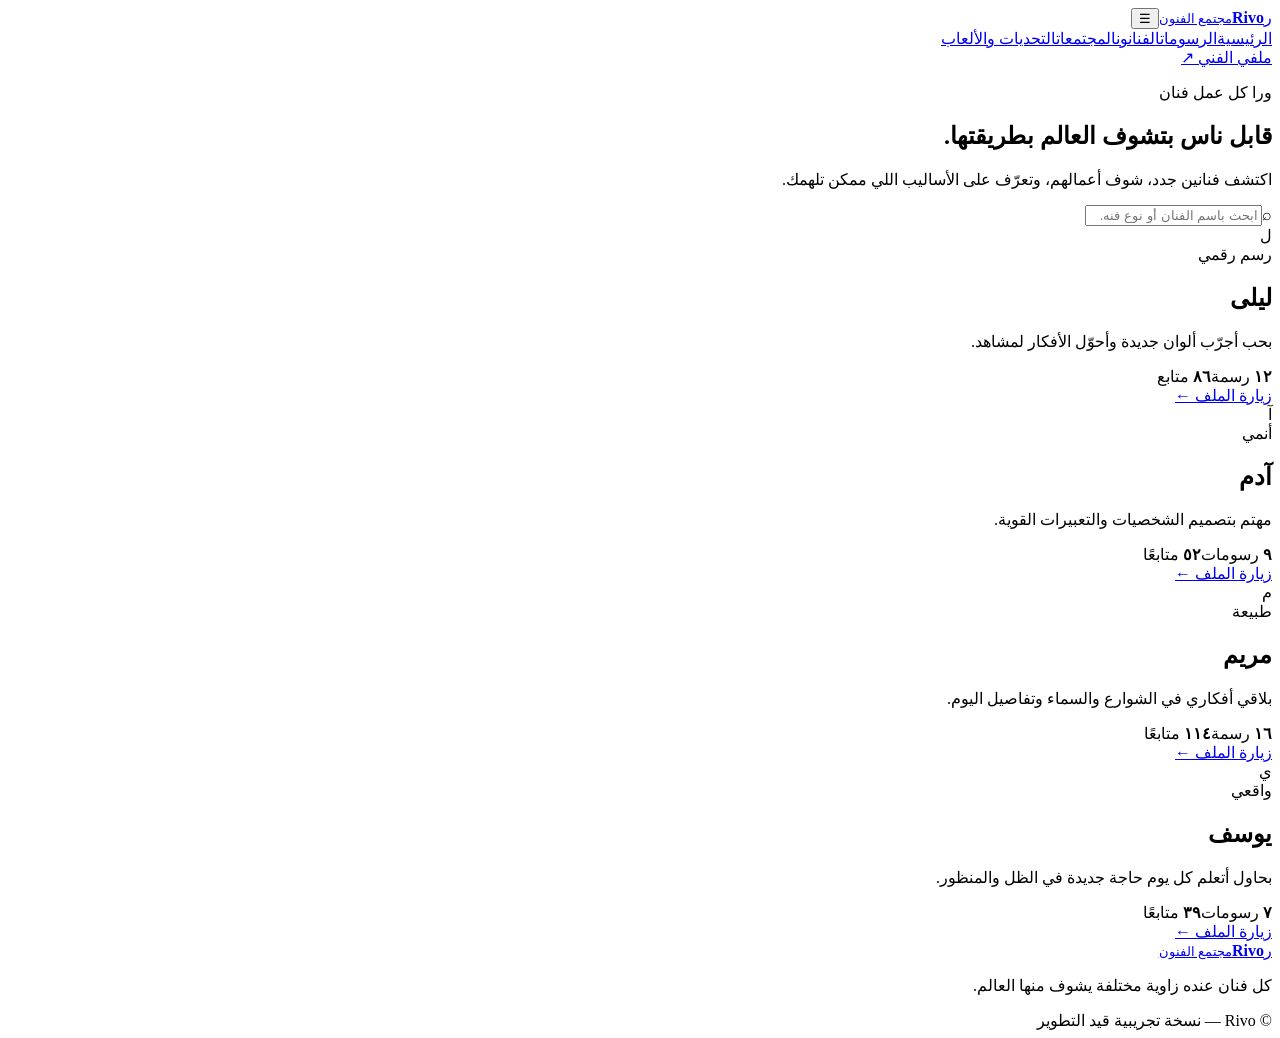
==== artists.html @ e093f685 "Add files via upload" ====
<!doctype html>
<html lang="ar" dir="rtl"><head><meta charset="utf-8"><meta name="viewport" content="width=device-width, initial-scale=1"><title>الفنانون | Rivo</title><link rel="stylesheet" href="css/style.css"><script src="js/main.js" defer></script></head><body>
<header class="site-header"><a class="brand" href="index.html"><span class="brand-mark">ر</span><span><strong>Rivo</strong><small>مجتمع الفنون</small></span></a><button class="menu-toggle" aria-label="فتح القائمة" aria-expanded="false">☰</button><nav class="main-nav"><a href="index.html">الرئيسية</a><a href="drawings.html">الرسومات</a><a class="active" href="artists.html">الفنانون</a><a href="communities.html">المجتمعات</a><a href="challenges.html">التحديات والألعاب</a></nav><a class="profile-link" href="profile.html">ملفي الفني <span>↗</span></a></header>
<main class="wrap page-main"><section class="page-hero"><p class="eyebrow">ورا كل عمل فنان</p><h1>قابل ناس بتشوف العالم بطريقتها.</h1><p>اكتشف فنانين جدد، شوف أعمالهم، وتعرّف على الأساليب اللي ممكن تلهمك.</p></section>
<label class="search-box full-search"><span>⌕</span><input id="artist-search" type="search" placeholder="ابحث باسم الفنان أو نوع فنه..." aria-label="البحث عن فنان"></label>
<section class="artist-grid" id="artist-grid">
<article class="artist-card" data-name="ليلى" data-style="رسم رقمي"><div class="avatar avatar-lilac">ل</div><span class="tag">رسم رقمي</span><h2>ليلى</h2><p>بحب أجرّب ألوان جديدة وأحوّل الأفكار لمشاهد.</p><div class="mini-stats"><span><strong>١٢</strong> رسمة</span><span><strong>٨٦</strong> متابع</span></div><a class="text-link" href="profile.html">زيارة الملف <span>←</span></a></article>
<article class="artist-card" data-name="آدم" data-style="أنمي"><div class="avatar avatar-orange">آ</div><span class="tag">أنمي</span><h2>آدم</h2><p>مهتم بتصميم الشخصيات والتعبيرات القوية.</p><div class="mini-stats"><span><strong>٩</strong> رسومات</span><span><strong>٥٢</strong> متابعًا</span></div><a class="text-link" href="profile.html">زيارة الملف <span>←</span></a></article>
<article class="artist-card" data-name="مريم" data-style="طبيعة"><div class="avatar avatar-green">م</div><span class="tag">طبيعة</span><h2>مريم</h2><p>بلاقي أفكاري في الشوارع والسماء وتفاصيل اليوم.</p><div class="mini-stats"><span><strong>١٦</strong> رسمة</span><span><strong>١١٤</strong> متابعًا</span></div><a class="text-link" href="profile.html">زيارة الملف <span>←</span></a></article>
<article class="artist-card" data-name="يوسف" data-style="واقعي"><div class="avatar avatar-blue">ي</div><span class="tag">واقعي</span><h2>يوسف</h2><p>بحاول أتعلم كل يوم حاجة جديدة في الظل والمنظور.</p><div class="mini-stats"><span><strong>٧</strong> رسومات</span><span><strong>٣٩</strong> متابعًا</span></div><a class="text-link" href="profile.html">زيارة الملف <span>←</span></a></article>
</section><p class="empty-state" id="artist-empty" hidden>مفيش فنان بالاسم ده في النتائج التجريبية.</p></main>
<footer class="site-footer"><div class="wrap footer-inner"><a class="brand" href="index.html"><span class="brand-mark">ر</span><span><strong>Rivo</strong><small>مجتمع الفنون</small></span></a><p>كل فنان عنده زاوية مختلفة يشوف منها العالم.</p><span>© Rivo — نسخة تجريبية قيد التطوير</span></div></footer></body></html>
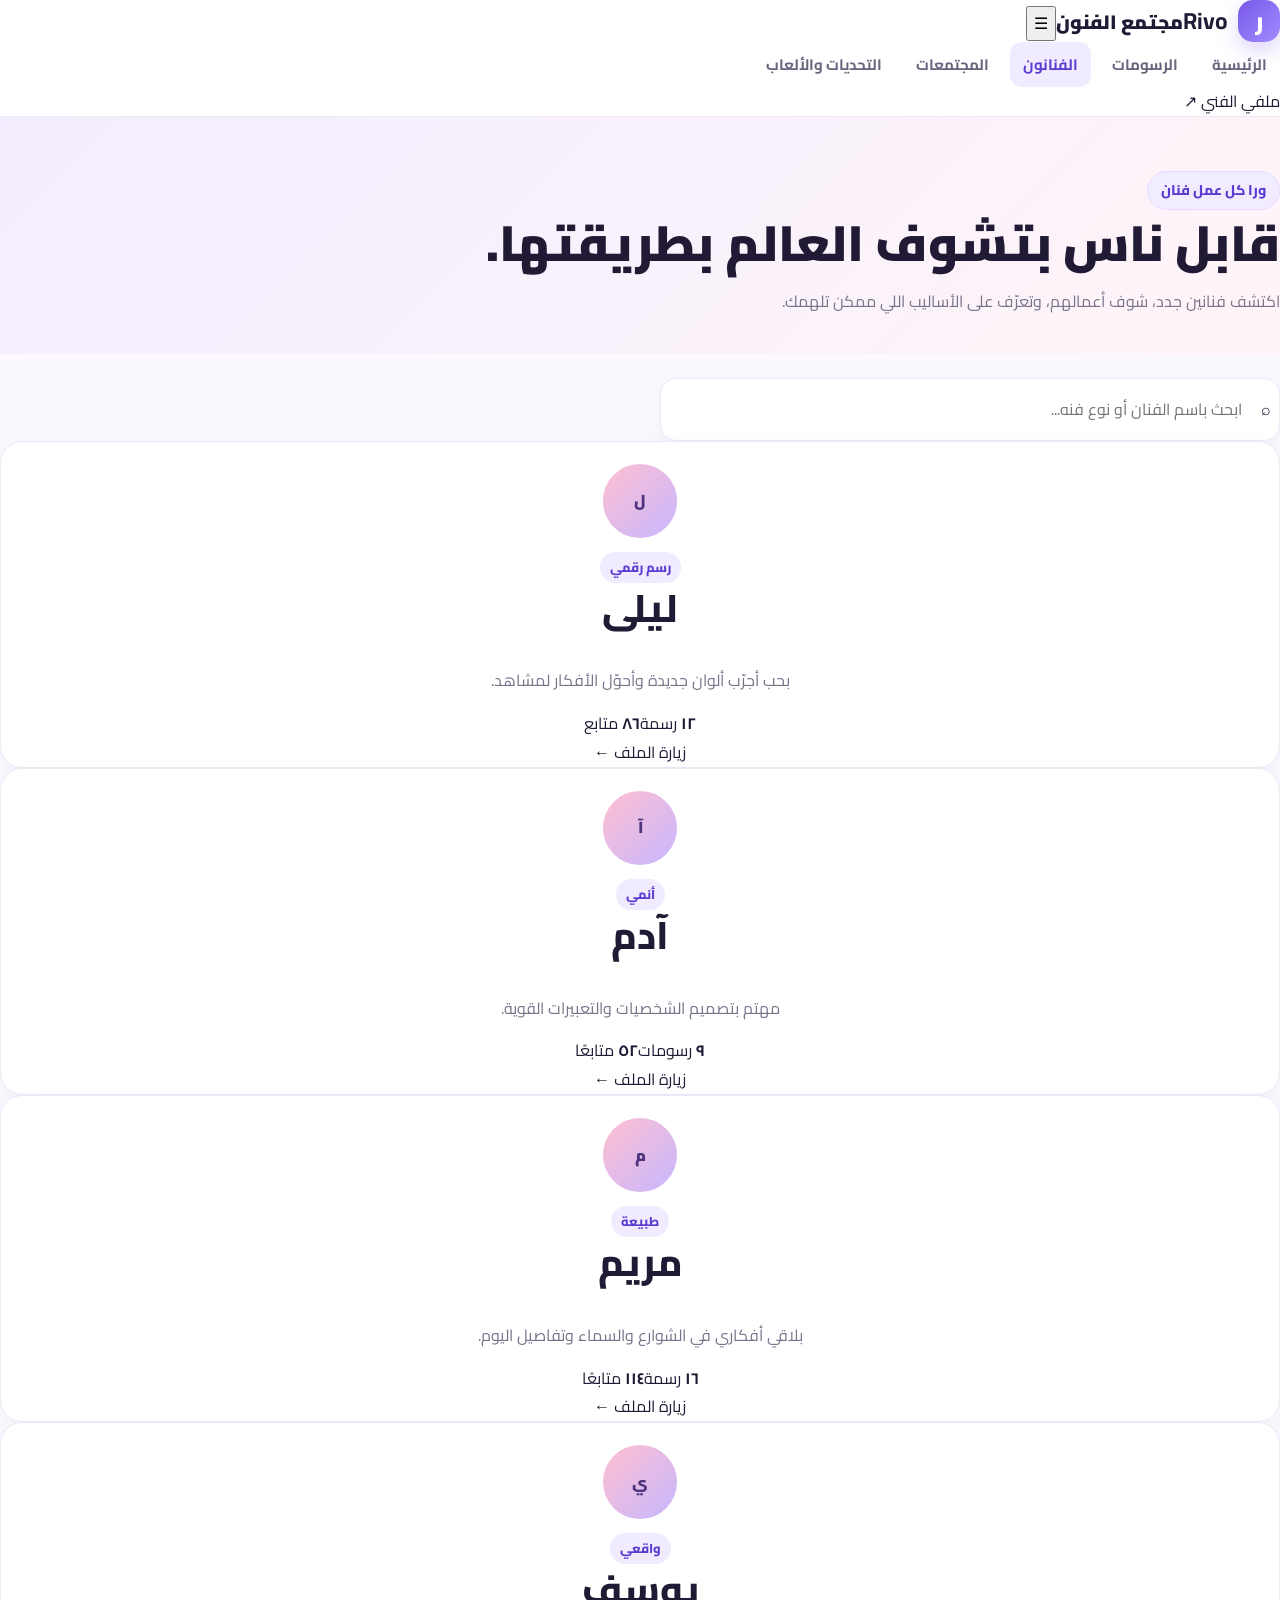
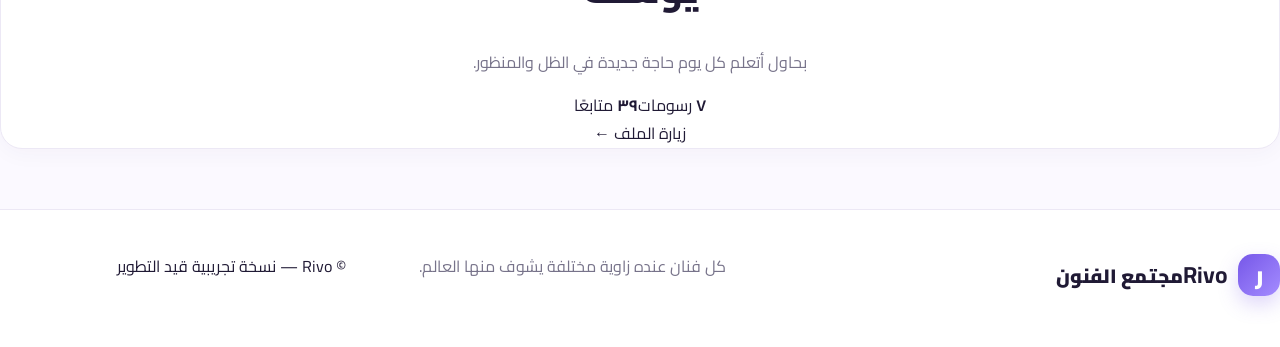
==== commit a8ffb9d7: "Update artists.html" ====
--- a/artists.html
+++ b/artists.html
@@ -1,5 +1,5 @@
 <!doctype html>
-<html lang="ar" dir="rtl"><head><meta charset="utf-8"><meta name="viewport" content="width=device-width, initial-scale=1"><title>الفنانون | Rivo</title><link rel="stylesheet" href="css/style.css"><script src="js/main.js" defer></script></head><body>
+<html lang="ar" dir="rtl"><head><meta charset="utf-8"><meta name="viewport" content="width=device-width, initial-scale=1"><title>الفنانون</title><link rel="stylesheet" href="css/rivo-style.css"><script src="js/main.js" defer></script></head><body>
 <header class="site-header"><a class="brand" href="index.html"><span class="brand-mark">ر</span><span><strong>Rivo</strong><small>مجتمع الفنون</small></span></a><button class="menu-toggle" aria-label="فتح القائمة" aria-expanded="false">☰</button><nav class="main-nav"><a href="index.html">الرئيسية</a><a href="drawings.html">الرسومات</a><a class="active" href="artists.html">الفنانون</a><a href="communities.html">المجتمعات</a><a href="challenges.html">التحديات والألعاب</a></nav><a class="profile-link" href="profile.html">ملفي الفني <span>↗</span></a></header>
 <main class="wrap page-main"><section class="page-hero"><p class="eyebrow">ورا كل عمل فنان</p><h1>قابل ناس بتشوف العالم بطريقتها.</h1><p>اكتشف فنانين جدد، شوف أعمالهم، وتعرّف على الأساليب اللي ممكن تلهمك.</p></section>
 <label class="search-box full-search"><span>⌕</span><input id="artist-search" type="search" placeholder="ابحث باسم الفنان أو نوع فنه..." aria-label="البحث عن فنان"></label>
@@ -9,4 +9,4 @@
 <article class="artist-card" data-name="مريم" data-style="طبيعة"><div class="avatar avatar-green">م</div><span class="tag">طبيعة</span><h2>مريم</h2><p>بلاقي أفكاري في الشوارع والسماء وتفاصيل اليوم.</p><div class="mini-stats"><span><strong>١٦</strong> رسمة</span><span><strong>١١٤</strong> متابعًا</span></div><a class="text-link" href="profile.html">زيارة الملف <span>←</span></a></article>
 <article class="artist-card" data-name="يوسف" data-style="واقعي"><div class="avatar avatar-blue">ي</div><span class="tag">واقعي</span><h2>يوسف</h2><p>بحاول أتعلم كل يوم حاجة جديدة في الظل والمنظور.</p><div class="mini-stats"><span><strong>٧</strong> رسومات</span><span><strong>٣٩</strong> متابعًا</span></div><a class="text-link" href="profile.html">زيارة الملف <span>←</span></a></article>
 </section><p class="empty-state" id="artist-empty" hidden>مفيش فنان بالاسم ده في النتائج التجريبية.</p></main>
-<footer class="site-footer"><div class="wrap footer-inner"><a class="brand" href="index.html"><span class="brand-mark">ر</span><span><strong>Rivo</strong><small>مجتمع الفنون</small></span></a><p>كل فنان عنده زاوية مختلفة يشوف منها العالم.</p><span>© Rivo — نسخة تجريبية قيد التطوير</span></div></footer></body></html>+<footer class="site-footer"><div class="wrap footer-inner"><a class="brand" href="index.html"><span class="brand-mark">ر</span><span><strong>Rivo</strong><small>مجتمع الفنون</small></span></a><p>كل فنان عنده زاوية مختلفة يشوف منها العالم.</p><span>© Rivo — نسخة تجريبية قيد التطوير</span></div></footer></body></html>
--- a/css/rivo-style.css
+++ b/css/rivo-style.css
@@ -0,0 +1,1227 @@
+@import url('https://fonts.googleapis.com/css2?family=Cairo:wght@400;500;600;700;800;900&display=swap');
+
+/* ريفو - مجتمع الفنون
+   ملف التنسيقات الرئيسي للموقع
+*/
+
+:root {
+  --ink: #201a35;
+  --muted: #77738a;
+  --paper: #fbf9ff;
+  --surface: #ffffff;
+  --primary: #7657e8;
+  --primary-dark: #5d3bd0;
+  --secondary: #ff7a9e;
+  --accent: #ffc857;
+  --mint: #c9f4e7;
+  --line: #ece8f5;
+  --shadow: 0 14px 40px rgba(46, 31, 92, 0.09);
+  --radius: 22px;
+  --radius-small: 14px;
+  --content-width: 1180px;
+}
+
+*,
+*::before,
+*::after {
+  box-sizing: border-box;
+}
+
+html {
+  scroll-behavior: smooth;
+  direction: rtl;
+}
+
+body {
+  margin: 0;
+  min-width: 320px;
+  background: var(--paper);
+  color: var(--ink);
+  font-family: "Cairo", Tahoma, Arial, sans-serif;
+  font-size: 16px;
+  line-height: 1.8;
+}
+
+img {
+  display: block;
+  max-width: 100%;
+}
+
+button,
+input,
+textarea,
+select {
+  font: inherit;
+}
+
+button,
+a {
+  -webkit-tap-highlight-color: transparent;
+}
+
+a {
+  color: inherit;
+  text-decoration: none;
+}
+
+button {
+  cursor: pointer;
+}
+
+button:disabled {
+  cursor: not-allowed;
+  opacity: 0.6;
+}
+
+::selection {
+  color: #fff;
+  background: var(--primary);
+}
+
+.container,
+.wrapper,
+.page-container {
+  width: min(var(--content-width), calc(100% - 40px));
+  margin-inline: auto;
+}
+
+section {
+  scroll-margin-top: 100px;
+}
+
+h1,
+h2,
+h3,
+h4,
+p {
+  margin-top: 0;
+}
+
+h1,
+h2,
+h3,
+h4 {
+  line-height: 1.35;
+}
+
+h1 {
+  font-size: clamp(2rem, 5vw, 4rem);
+  font-weight: 900;
+}
+
+h2 {
+  font-size: clamp(1.5rem, 3vw, 2.4rem);
+  font-weight: 800;
+}
+
+h3 {
+  font-size: 1.2rem;
+  font-weight: 800;
+}
+
+p {
+  color: var(--muted);
+}
+
+.section {
+  padding-block: 72px;
+}
+
+.section-heading {
+  display: flex;
+  align-items: end;
+  justify-content: space-between;
+  gap: 20px;
+  margin-bottom: 28px;
+}
+
+.section-heading p {
+  max-width: 620px;
+  margin-bottom: 0;
+}
+
+.eyebrow,
+.section-label {
+  display: inline-flex;
+  align-items: center;
+  gap: 8px;
+  margin-bottom: 14px;
+  padding: 6px 13px;
+  border: 1px solid #e5dcff;
+  border-radius: 999px;
+  background: #f1ecff;
+  color: var(--primary-dark);
+  font-size: 0.88rem;
+  font-weight: 800;
+}
+
+/* رأس الموقع والتنقل */
+.site-header,
+header.site-header,
+.main-header {
+  position: sticky;
+  z-index: 50;
+  top: 0;
+  border-bottom: 1px solid rgba(236, 232, 245, 0.9);
+  background: rgba(255, 255, 255, 0.92);
+  backdrop-filter: blur(16px);
+}
+
+.header-inner,
+.nav-container,
+.header-content {
+  display: flex;
+  width: min(var(--content-width), calc(100% - 40px));
+  min-height: 78px;
+  align-items: center;
+  justify-content: space-between;
+  gap: 24px;
+  margin-inline: auto;
+}
+
+.logo,
+.site-logo,
+.brand {
+  display: inline-flex;
+  flex-shrink: 0;
+  align-items: center;
+  gap: 10px;
+  color: var(--ink);
+  font-size: 1.45rem;
+  font-weight: 900;
+}
+
+.logo-mark,
+.brand-mark {
+  display: grid;
+  width: 42px;
+  height: 42px;
+  place-items: center;
+  border-radius: 15px;
+  background: linear-gradient(135deg, var(--primary), #a48cff);
+  box-shadow: 0 8px 20px rgba(118, 87, 232, 0.25);
+  color: white;
+}
+
+.nav-links,
+.main-nav,
+.navigation {
+  display: flex;
+  align-items: center;
+  gap: 8px;
+}
+
+.nav-links a,
+.main-nav a,
+.navigation a {
+  padding: 9px 13px;
+  border-radius: 12px;
+  color: #68637c;
+  font-size: 0.94rem;
+  font-weight: 700;
+  transition: background 0.2s ease, color 0.2s ease;
+}
+
+.nav-links a:hover,
+.main-nav a:hover,
+.navigation a:hover,
+.nav-links a.active,
+.main-nav a.active,
+.navigation a.active {
+  background: #f0ebff;
+  color: var(--primary-dark);
+}
+
+.header-actions,
+.nav-actions {
+  display: flex;
+  align-items: center;
+  gap: 10px;
+}
+
+/* الأزرار */
+.btn,
+.button,
+button.primary,
+.primary-btn {
+  display: inline-flex;
+  min-height: 46px;
+  align-items: center;
+  justify-content: center;
+  gap: 8px;
+  padding: 10px 20px;
+  border: 1px solid transparent;
+  border-radius: 14px;
+  background: var(--primary);
+  color: #fff;
+  font-weight: 800;
+  transition: transform 0.2s ease, background 0.2s ease, box-shadow 0.2s ease;
+}
+
+.btn:hover,
+.button:hover,
+button.primary:hover,
+.primary-btn:hover {
+  transform: translateY(-2px);
+  background: var(--primary-dark);
+  box-shadow: 0 10px 24px rgba(118, 87, 232, 0.2);
+}
+
+.btn-secondary,
+.button-secondary,
+.secondary-btn {
+  border: 1px solid var(--line);
+  background: #fff;
+  color: var(--ink);
+}
+
+.btn-secondary:hover,
+.button-secondary:hover,
+.secondary-btn:hover {
+  background: #f7f4ff;
+  color: var(--primary-dark);
+}
+
+.btn-small {
+  min-height: 36px;
+  padding: 6px 13px;
+  border-radius: 11px;
+  font-size: 0.88rem;
+}
+
+.icon-button,
+.notification-button {
+  display: grid;
+  width: 44px;
+  height: 44px;
+  flex-shrink: 0;
+  place-items: center;
+  border: 1px solid var(--line);
+  border-radius: 14px;
+  background: #fff;
+  color: var(--ink);
+}
+
+.icon-button:hover,
+.notification-button:hover {
+  border-color: #d8ccff;
+  background: #f5f1ff;
+}
+
+.avatar,
+.user-avatar {
+  display: grid;
+  width: 42px;
+  height: 42px;
+  flex-shrink: 0;
+  place-items: center;
+  overflow: hidden;
+  border: 2px solid #fff;
+  border-radius: 50%;
+  background: linear-gradient(135deg, #ffbfd0, #c7b7ff);
+  color: #4d347c;
+  font-weight: 900;
+  object-fit: cover;
+}
+
+/* الواجهة الرئيسية */
+.hero,
+.home-hero {
+  position: relative;
+  overflow: hidden;
+  padding-block: clamp(65px, 10vw, 125px);
+  background:
+    radial-gradient(circle at 12% 20%, rgba(255, 196, 213, 0.55), transparent 28%),
+    radial-gradient(circle at 85% 80%, rgba(201, 244, 231, 0.8), transparent 30%),
+    linear-gradient(135deg, #f6f1ff 0%, #fffafd 52%, #f0fffa 100%);
+}
+
+.hero-inner,
+.hero-content {
+  display: grid;
+  grid-template-columns: minmax(0, 1.1fr) minmax(280px, 0.9fr);
+  align-items: center;
+  gap: clamp(30px, 6vw, 80px);
+}
+
+.hero h1,
+.home-hero h1 {
+  max-width: 720px;
+  margin-bottom: 20px;
+  letter-spacing: -1.4px;
+}
+
+.hero h1 span,
+.home-hero h1 span,
+.text-gradient {
+  background: linear-gradient(90deg, var(--primary-dark), #d34e91);
+  -webkit-background-clip: text;
+  background-clip: text;
+  color: transparent;
+}
+
+.hero p,
+.home-hero p {
+  max-width: 610px;
+  margin-bottom: 28px;
+  font-size: 1.08rem;
+}
+
+.hero-buttons,
+.hero-actions {
+  display: flex;
+  flex-wrap: wrap;
+  gap: 12px;
+}
+
+.hero-art,
+.hero-visual,
+.hero-image-wrap {
+  position: relative;
+  min-height: 330px;
+  display: grid;
+  place-items: center;
+}
+
+.hero-art img,
+.hero-visual img,
+.hero-image-wrap img {
+  width: 100%;
+  max-height: 470px;
+  border-radius: 30px;
+  object-fit: cover;
+  box-shadow: var(--shadow);
+}
+
+.hero-floating-card {
+  position: absolute;
+  right: -12px;
+  bottom: 20px;
+  max-width: 220px;
+  padding: 15px 18px;
+  border: 1px solid rgba(255, 255, 255, 0.8);
+  border-radius: 18px;
+  background: rgba(255, 255, 255, 0.92);
+  box-shadow: var(--shadow);
+  font-weight: 800;
+}
+
+.hero-stats,
+.stats-row,
+.stats-grid {
+  display: grid;
+  grid-template-columns: repeat(3, minmax(0, 1fr));
+  gap: 14px;
+  margin-top: 35px;
+}
+
+.stat-item,
+.stat-card {
+  padding: 17px;
+  border: 1px solid rgba(236, 232, 245, 0.85);
+  border-radius: 17px;
+  background: rgba(255, 255, 255, 0.75);
+}
+
+.stat-item strong,
+.stat-card strong {
+  display: block;
+  color: var(--ink);
+  font-size: 1.5rem;
+  font-weight: 900;
+}
+
+.stat-item span,
+.stat-card span {
+  color: var(--muted);
+  font-size: 0.88rem;
+}
+
+/* البطاقات والشبكات */
+.card,
+.content-card,
+.artist-card,
+.community-card,
+.challenge-card,
+.art-card,
+.feature-card {
+  min-width: 0;
+  overflow: hidden;
+  border: 1px solid var(--line);
+  border-radius: var(--radius);
+  background: var(--surface);
+  box-shadow: 0 5px 22px rgba(46, 31, 92, 0.035);
+  transition: transform 0.22s ease, box-shadow 0.22s ease, border-color 0.22s ease;
+}
+
+.card:hover,
+.content-card:hover,
+.artist-card:hover,
+.community-card:hover,
+.challenge-card:hover,
+.art-card:hover,
+.feature-card:hover {
+  transform: translateY(-4px);
+  border-color: #ded3ff;
+  box-shadow: var(--shadow);
+}
+
+.card-body,
+.content-card-body,
+.artist-card-body,
+.community-card-body,
+.challenge-card-body {
+  padding: 20px;
+}
+
+.card-image,
+.art-card img,
+.artist-card img,
+.community-card img,
+.challenge-card img {
+  width: 100%;
+  aspect-ratio: 4 / 3;
+  background: #f0ebff;
+  object-fit: cover;
+}
+
+.card-grid,
+.art-grid,
+.drawings-grid,
+.artists-grid,
+.communities-grid,
+.challenges-grid,
+.features-grid {
+  display: grid;
+  grid-template-columns: repeat(3, minmax(0, 1fr));
+  gap: 22px;
+}
+
+.card h3,
+.card p,
+.artist-card h3,
+.community-card h3,
+.challenge-card h3,
+.art-card h3 {
+  margin-bottom: 8px;
+}
+
+.card p,
+.artist-card p,
+.community-card p,
+.challenge-card p,
+.art-card p {
+  margin-bottom: 14px;
+}
+
+/* عناوين الصفحات والبحث */
+.page-hero,
+.page-header {
+  padding-block: 54px 38px;
+  background: linear-gradient(135deg, #f3edff, #fff5f8);
+}
+
+.page-hero h1,
+.page-header h1 {
+  margin-bottom: 10px;
+  font-size: clamp(2rem, 4vw, 3.1rem);
+}
+
+.page-hero p,
+.page-header p {
+  max-width: 700px;
+  margin-bottom: 0;
+}
+
+.search-bar,
+.search-box {
+  display: flex;
+  align-items: center;
+  gap: 10px;
+  width: 100%;
+  max-width: 620px;
+  margin-top: 24px;
+  padding: 7px 8px 7px 14px;
+  border: 1px solid var(--line);
+  border-radius: 16px;
+  background: #fff;
+  box-shadow: 0 5px 20px rgba(46, 31, 92, 0.04);
+}
+
+.search-bar input,
+.search-box input {
+  width: 100%;
+  min-width: 0;
+  padding: 9px;
+  border: 0;
+  outline: 0;
+  background: transparent;
+  color: var(--ink);
+}
+
+input,
+textarea,
+select {
+  max-width: 100%;
+}
+
+input:not([type="checkbox"]):not([type="radio"]),
+textarea,
+select {
+  border-radius: 12px;
+}
+
+input:focus,
+textarea:focus,
+select:focus {
+  outline: 2px solid rgba(118, 87, 232, 0.24);
+  outline-offset: 1px;
+}
+
+.filters,
+.filter-list,
+.category-tabs {
+  display: flex;
+  flex-wrap: wrap;
+  gap: 10px;
+  margin-block: 22px 28px;
+}
+
+.filter-chip,
+.category-tab,
+.filter-button {
+  padding: 8px 15px;
+  border: 1px solid var(--line);
+  border-radius: 999px;
+  background: #fff;
+  color: #68637c;
+  font-size: 0.9rem;
+  font-weight: 700;
+}
+
+.filter-chip:hover,
+.category-tab:hover,
+.filter-button:hover,
+.filter-chip.active,
+.category-tab.active,
+.filter-button.active {
+  border-color: var(--primary);
+  background: #f1ecff;
+  color: var(--primary-dark);
+}
+
+/* الأعمال الفنية */
+.art-card {
+  position: relative;
+}
+
+.art-card .art-image,
+.artwork-image {
+  position: relative;
+  overflow: hidden;
+  background: #f1edfa;
+}
+
+.art-card .art-image img,
+.artwork-image img {
+  width: 100%;
+  aspect-ratio: 4 / 3;
+  object-fit: cover;
+  transition: transform 0.35s ease;
+}
+
+.art-card:hover .art-image img {
+  transform: scale(1.04);
+}
+
+.art-meta,
+.card-meta,
+.artist-meta {
+  display: flex;
+  flex-wrap: wrap;
+  align-items: center;
+  justify-content: space-between;
+  gap: 10px;
+  color: var(--muted);
+  font-size: 0.88rem;
+}
+
+.art-actions,
+.card-actions {
+  display: flex;
+  align-items: center;
+  gap: 10px;
+  margin-top: 14px;
+}
+
+.like-button,
+.save-button {
+  display: inline-flex;
+  align-items: center;
+  gap: 6px;
+  padding: 7px 11px;
+  border: 1px solid var(--line);
+  border-radius: 11px;
+  background: #fff;
+  color: var(--muted);
+}
+
+.like-button:hover,
+.like-button.active,
+.save-button:hover,
+.save-button.active {
+  border-color: #ffc3d4;
+  background: #fff1f5;
+  color: #d94377;
+}
+
+/* الفنانون والملفات الشخصية */
+.artist-card {
+  text-align: center;
+}
+
+.artist-card .avatar,
+.artist-card .user-avatar {
+  width: 78px;
+  height: 78px;
+  margin: 20px auto 12px;
+}
+
+.artist-card .artist-cover {
+  width: 100%;
+  height: 110px;
+  border-radius: 0;
+  object-fit: cover;
+}
+
+.artist-card .card-body {
+  padding-top: 8px;
+}
+
+.profile-cover {
+  min-height: 210px;
+  border-radius: var(--radius);
+  background:
+    radial-gradient(circle at 15% 25%, rgba(255, 196, 213, 0.85), transparent 30%),
+    radial-gradient(circle at 80% 80%, rgba(201, 244, 231, 0.95), transparent 32%),
+    linear-gradient(120deg, #e8deff, #fff0f5);
+}
+
+.profile-header {
+  position: relative;
+  display: flex;
+  align-items: end;
+  gap: 22px;
+  margin-top: -54px;
+  padding: 0 28px 25px;
+}
+
+.profile-header .avatar,
+.profile-header .user-avatar {
+  width: 112px;
+  height: 112px;
+  border: 5px solid var(--paper);
+  font-size: 2rem;
+}
+
+.profile-info {
+  flex: 1;
+  min-width: 0;
+}
+
+.profile-info h1 {
+  margin-bottom: 4px;
+  font-size: 1.8rem;
+}
+
+.profile-actions {
+  display: flex;
+  flex-wrap: wrap;
+  gap: 10px;
+}
+
+.profile-stats {
+  display: grid;
+  grid-template-columns: repeat(4, minmax(0, 1fr));
+  gap: 14px;
+  margin-block: 24px;
+}
+
+.profile-tabs,
+.tabs {
+  display: flex;
+  flex-wrap: wrap;
+  gap: 8px;
+  margin-block: 25px;
+  border-bottom: 1px solid var(--line);
+}
+
+.profile-tabs a,
+.tabs button,
+.tabs a {
+  padding: 12px 16px;
+  border: 0;
+  border-bottom: 3px solid transparent;
+  background: transparent;
+  color: var(--muted);
+  font-weight: 800;
+}
+
+.profile-tabs a.active,
+.tabs .active,
+.tabs button.active {
+  border-bottom-color: var(--primary);
+  color: var(--primary-dark);
+}
+
+/* المجتمعات والتحديات */
+.community-card .community-cover {
+  width: 100%;
+  aspect-ratio: 16 / 9;
+  object-fit: cover;
+}
+
+.community-members {
+  display: flex;
+  align-items: center;
+  gap: 8px;
+  margin-block: 12px;
+  color: var(--muted);
+  font-size: 0.9rem;
+}
+
+.challenge-card .challenge-status,
+.status-pill {
+  display: inline-flex;
+  align-items: center;
+  padding: 5px 10px;
+  border-radius: 999px;
+  background: #e7fbf2;
+  color: #24795b;
+  font-size: 0.8rem;
+  font-weight: 800;
+}
+
+.challenge-status.upcoming {
+  background: #fff3d6;
+  color: #8a5a00;
+}
+
+.challenge-status.ended {
+  background: #f0edf5;
+  color: #6e687c;
+}
+
+.challenge-details {
+  display: grid;
+  grid-template-columns: repeat(2, minmax(0, 1fr));
+  gap: 12px;
+  margin-block: 16px;
+}
+
+.challenge-detail {
+  padding: 12px;
+  border-radius: 13px;
+  background: #f8f6fc;
+}
+
+.challenge-detail span {
+  display: block;
+  color: var(--muted);
+  font-size: 0.82rem;
+}
+
+.challenge-detail strong {
+  display: block;
+  margin-top: 3px;
+}
+
+/* النماذج والإعدادات */
+.form-card,
+.settings-card,
+.panel {
+  padding: clamp(20px, 4vw, 32px);
+  border: 1px solid var(--line);
+  border-radius: var(--radius);
+  background: #fff;
+  box-shadow: 0 6px 24px rgba(46, 31, 92, 0.04);
+}
+
+.form-group,
+.field-group {
+  display: flex;
+  flex-direction: column;
+  gap: 7px;
+  margin-bottom: 18px;
+}
+
+.form-group label,
+.field-group label {
+  color: var(--ink);
+  font-weight: 800;
+}
+
+.form-group input,
+.form-group textarea,
+.form-group select,
+.field-group input,
+.field-group textarea,
+.field-group select {
+  width: 100%;
+  padding: 12px 14px;
+  border: 1px solid #e5e0ef;
+  background: #fff;
+  color: var(--ink);
+}
+
+.form-group textarea,
+.field-group textarea {
+  min-height: 130px;
+  resize: vertical;
+}
+
+.settings-row {
+  display: flex;
+  align-items: center;
+  justify-content: space-between;
+  gap: 18px;
+  padding-block: 17px;
+  border-bottom: 1px solid var(--line);
+}
+
+.settings-row:last-child {
+  border-bottom: 0;
+}
+
+.settings-row p {
+  margin-bottom: 0;
+  font-size: 0.9rem;
+}
+
+/* الإشعارات */
+.notifications-list {
+  display: grid;
+  gap: 12px;
+}
+
+.notification-item {
+  display: flex;
+  align-items: flex-start;
+  gap: 14px;
+  padding: 17px;
+  border: 1px solid var(--line);
+  border-radius: 17px;
+  background: #fff;
+}
+
+.notification-item.unread {
+  border-color: #ded3ff;
+  background: #f8f5ff;
+}
+
+.notification-item p {
+  margin-bottom: 4px;
+}
+
+.notification-time {
+  color: #9892a8;
+  font-size: 0.8rem;
+}
+
+/* مساحة الرسم */
+.drawing-studio,
+.studio-panel {
+  overflow: hidden;
+  border: 1px solid var(--line);
+  border-radius: var(--radius);
+  background: #fff;
+}
+
+.studio-toolbar,
+.drawing-toolbar {
+  display: flex;
+  flex-wrap: wrap;
+  align-items: center;
+  gap: 9px;
+  padding: 14px;
+  border-bottom: 1px solid var(--line);
+  background: #fcfbff;
+}
+
+.studio-canvas,
+.drawing-canvas {
+  display: block;
+  width: 100%;
+  min-height: 360px;
+  background-color: #fff;
+  background-image: linear-gradient(#f0edf7 1px, transparent 1px), linear-gradient(90deg, #f0edf7 1px, transparent 1px);
+  background-size: 24px 24px;
+  touch-action: pan-y;
+}
+
+.studio-sidebar {
+  padding: 18px;
+  border-inline-start: 1px solid var(--line);
+  background: #fcfbff;
+}
+
+/* رسائل وحالات عامة */
+.badge,
+.tag {
+  display: inline-flex;
+  align-items: center;
+  padding: 4px 10px;
+  border-radius: 999px;
+  background: #f0ebff;
+  color: var(--primary-dark);
+  font-size: 0.8rem;
+  font-weight: 800;
+}
+
+.empty-state,
+.no-results {
+  padding: 48px 20px;
+  border: 1px dashed #dcd4ec;
+  border-radius: var(--radius);
+  background: rgba(255, 255, 255, 0.7);
+  text-align: center;
+}
+
+.empty-state p,
+.no-results p {
+  max-width: 480px;
+  margin: 8px auto 18px;
+}
+
+.divider {
+  height: 1px;
+  margin-block: 22px;
+  border: 0;
+  background: var(--line);
+}
+
+.text-muted {
+  color: var(--muted);
+}
+
+.text-center {
+  text-align: center;
+}
+
+.mt-0 { margin-top: 0; }
+.mt-1 { margin-top: 8px; }
+.mt-2 { margin-top: 16px; }
+.mt-3 { margin-top: 24px; }
+.mb-0 { margin-bottom: 0; }
+.mb-1 { margin-bottom: 8px; }
+.mb-2 { margin-bottom: 16px; }
+.mb-3 { margin-bottom: 24px; }
+
+/* تذييل الموقع */
+.site-footer,
+footer {
+  margin-top: 60px;
+  padding-block: 42px 22px;
+  border-top: 1px solid var(--line);
+  background: #fff;
+}
+
+.footer-inner {
+  display: grid;
+  grid-template-columns: 1.5fr 1fr 1fr;
+  gap: 35px;
+  padding-bottom: 28px;
+}
+
+.footer-links {
+  display: grid;
+  align-content: start;
+  gap: 9px;
+}
+
+.footer-links a {
+  color: var(--muted);
+}
+
+.footer-links a:hover {
+  color: var(--primary-dark);
+}
+
+.footer-bottom {
+  padding-top: 18px;
+  border-top: 1px solid var(--line);
+  color: var(--muted);
+  font-size: 0.88rem;
+  text-align: center;
+}
+
+/* تجاوب الموقع مع الشاشات المختلفة */
+@media (max-width: 980px) {
+  .header-inner,
+  .nav-container,
+  .header-content {
+    flex-wrap: wrap;
+    padding-block: 12px;
+  }
+
+  .nav-links,
+  .main-nav,
+  .navigation {
+    order: 3;
+    width: 100%;
+    overflow-x: auto;
+    padding-bottom: 3px;
+  }
+
+  .hero-inner,
+  .hero-content {
+    grid-template-columns: 1fr;
+  }
+
+  .hero-art,
+  .hero-visual,
+  .hero-image-wrap {
+    min-height: 250px;
+  }
+
+  .card-grid,
+  .art-grid,
+  .drawings-grid,
+  .artists-grid,
+  .communities-grid,
+  .challenges-grid,
+  .features-grid {
+    grid-template-columns: repeat(2, minmax(0, 1fr));
+  }
+
+  .footer-inner {
+    grid-template-columns: repeat(2, minmax(0, 1fr));
+  }
+}
+
+@media (max-width: 640px) {
+  body {
+    font-size: 15px;
+  }
+
+  .container,
+  .wrapper,
+  .page-container,
+  .header-inner,
+  .nav-container,
+  .header-content {
+    width: min(100% - 28px, var(--content-width));
+  }
+
+  .section {
+    padding-block: 48px;
+  }
+
+  .section-heading {
+    align-items: flex-start;
+    flex-direction: column;
+    gap: 10px;
+  }
+
+  .header-inner,
+  .nav-container,
+  .header-content {
+    gap: 12px;
+  }
+
+  .logo,
+  .site-logo,
+  .brand {
+    font-size: 1.2rem;
+  }
+
+  .nav-links a,
+  .main-nav a,
+  .navigation a {
+    padding: 8px 10px;
+    white-space: nowrap;
+    font-size: 0.86rem;
+  }
+
+  .header-actions,
+  .nav-actions {
+    gap: 6px;
+  }
+
+  .hero,
+  .home-hero {
+    padding-block: 55px;
+  }
+
+  .hero-stats,
+  .stats-row,
+  .stats-grid {
+    grid-template-columns: 1fr;
+  }
+
+  .card-grid,
+  .art-grid,
+  .drawings-grid,
+  .artists-grid,
+  .communities-grid,
+  .challenges-grid,
+  .features-grid {
+    grid-template-columns: 1fr;
+    gap: 16px;
+  }
+
+  .profile-header {
+    align-items: flex-start;
+    flex-direction: column;
+    gap: 12px;
+    padding-inline: 16px;
+  }
+
+  .profile-header .avatar,
+  .profile-header .user-avatar {
+    width: 88px;
+    height: 88px;
+  }
+
+  .profile-stats {
+    grid-template-columns: repeat(2, minmax(0, 1fr));
+  }
+
+  .profile-actions {
+    width: 100%;
+  }
+
+  .profile-actions .btn,
+  .profile-actions .button {
+    flex: 1;
+  }
+
+  .challenge-details {
+    grid-template-columns: 1fr;
+  }
+
+  .footer-inner {
+    grid-template-columns: 1fr;
+    gap: 22px;
+  }
+
+  .settings-row {
+    align-items: flex-start;
+  }
+
+  .hero-floating-card {
+    right: 8px;
+    bottom: 8px;
+  }
+}
+
+@media (prefers-reduced-motion: reduce) {
+  *,
+  *::before,
+  *::after {
+    scroll-behavior: auto !important;
+    animation-duration: 0.01ms !important;
+    animation-iteration-count: 1 !important;
+    transition-duration: 0.01ms !important;
+  }
+}
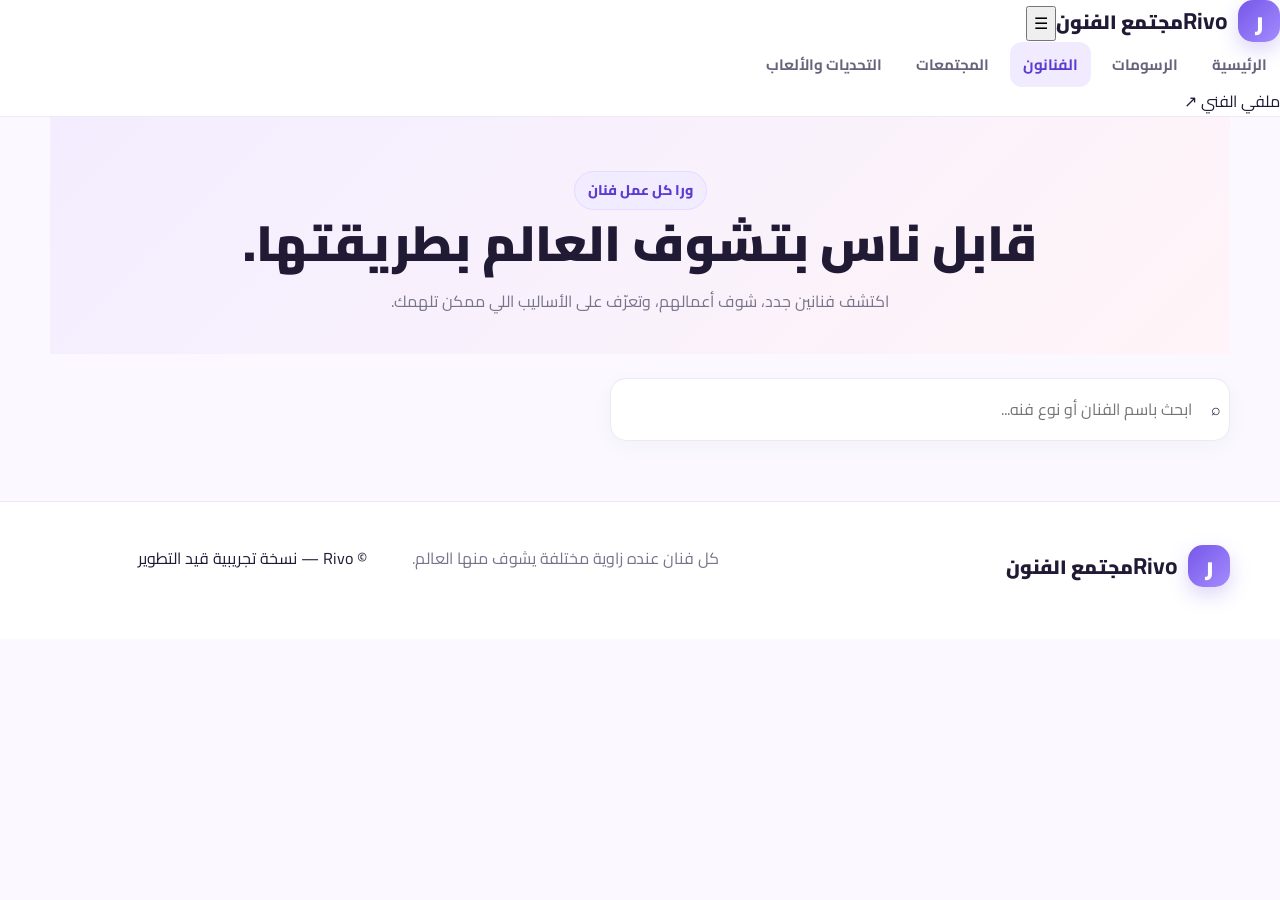
==== commit 4b98eb0a: "Fix empty state paragraph in artists.html" ====
--- a/artists.html
+++ b/artists.html
@@ -3,10 +3,5 @@
 <header class="site-header"><a class="brand" href="index.html"><span class="brand-mark">ر</span><span><strong>Rivo</strong><small>مجتمع الفنون</small></span></a><button class="menu-toggle" aria-label="فتح القائمة" aria-expanded="false">☰</button><nav class="main-nav"><a href="index.html">الرئيسية</a><a href="drawings.html">الرسومات</a><a class="active" href="artists.html">الفنانون</a><a href="communities.html">المجتمعات</a><a href="challenges.html">التحديات والألعاب</a></nav><a class="profile-link" href="profile.html">ملفي الفني <span>↗</span></a></header>
 <main class="wrap page-main"><section class="page-hero"><p class="eyebrow">ورا كل عمل فنان</p><h1>قابل ناس بتشوف العالم بطريقتها.</h1><p>اكتشف فنانين جدد، شوف أعمالهم، وتعرّف على الأساليب اللي ممكن تلهمك.</p></section>
 <label class="search-box full-search"><span>⌕</span><input id="artist-search" type="search" placeholder="ابحث باسم الفنان أو نوع فنه..." aria-label="البحث عن فنان"></label>
-<section class="artist-grid" id="artist-grid">
-<article class="artist-card" data-name="ليلى" data-style="رسم رقمي"><div class="avatar avatar-lilac">ل</div><span class="tag">رسم رقمي</span><h2>ليلى</h2><p>بحب أجرّب ألوان جديدة وأحوّل الأفكار لمشاهد.</p><div class="mini-stats"><span><strong>١٢</strong> رسمة</span><span><strong>٨٦</strong> متابع</span></div><a class="text-link" href="profile.html">زيارة الملف <span>←</span></a></article>
-<article class="artist-card" data-name="آدم" data-style="أنمي"><div class="avatar avatar-orange">آ</div><span class="tag">أنمي</span><h2>آدم</h2><p>مهتم بتصميم الشخصيات والتعبيرات القوية.</p><div class="mini-stats"><span><strong>٩</strong> رسومات</span><span><strong>٥٢</strong> متابعًا</span></div><a class="text-link" href="profile.html">زيارة الملف <span>←</span></a></article>
-<article class="artist-card" data-name="مريم" data-style="طبيعة"><div class="avatar avatar-green">م</div><span class="tag">طبيعة</span><h2>مريم</h2><p>بلاقي أفكاري في الشوارع والسماء وتفاصيل اليوم.</p><div class="mini-stats"><span><strong>١٦</strong> رسمة</span><span><strong>١١٤</strong> متابعًا</span></div><a class="text-link" href="profile.html">زيارة الملف <span>←</span></a></article>
-<article class="artist-card" data-name="يوسف" data-style="واقعي"><div class="avatar avatar-blue">ي</div><span class="tag">واقعي</span><h2>يوسف</h2><p>بحاول أتعلم كل يوم حاجة جديدة في الظل والمنظور.</p><div class="mini-stats"><span><strong>٧</strong> رسومات</span><span><strong>٣٩</strong> متابعًا</span></div><a class="text-link" href="profile.html">زيارة الملف <span>←</span></a></article>
-</section><p class="empty-state" id="artist-empty" hidden>مفيش فنان بالاسم ده في النتائج التجريبية.</p></main>
+ <p class="empty-state" id="artist-empty" hidden>مفيش فنان بالاسم ده في النتائج التجريبية.</p></main>
 <footer class="site-footer"><div class="wrap footer-inner"><a class="brand" href="index.html"><span class="brand-mark">ر</span><span><strong>Rivo</strong><small>مجتمع الفنون</small></span></a><p>كل فنان عنده زاوية مختلفة يشوف منها العالم.</p><span>© Rivo — نسخة تجريبية قيد التطوير</span></div></footer></body></html>
--- a/css/rivo-style.css
+++ b/css/rivo-style.css
@@ -80,7 +80,9 @@
 
 .container,
 .wrapper,
-.page-container {
+.page-container,
+.wrap,
+.page-main {
   width: min(var(--content-width), calc(100% - 40px));
   margin-inline: auto;
 }
@@ -439,6 +441,7 @@
 
 /* البطاقات والشبكات */
 .card,
+.drawing-card,
 .content-card,
 .artist-card,
 .community-card,
@@ -467,6 +470,7 @@
 }
 
 .card-body,
+.drawing-info,
 .content-card-body,
 .artist-card-body,
 .community-card-body,
@@ -475,6 +479,7 @@
 }
 
 .card-image,
+.drawing-art,
 .art-card img,
 .artist-card img,
 .community-card img,
@@ -488,6 +493,7 @@
 .card-grid,
 .art-grid,
 .drawings-grid,
+.drawing-grid,
 .artists-grid,
 .communities-grid,
 .challenges-grid,
@@ -518,6 +524,7 @@
 .page-hero,
 .page-header {
   padding-block: 54px 38px;
+  text-align: center;
   background: linear-gradient(135deg, #f3edff, #fff5f8);
 }
 
@@ -530,7 +537,7 @@
 .page-hero p,
 .page-header p {
   max-width: 700px;
-  margin-bottom: 0;
+  margin: 0 auto;
 }
 
 .search-bar,
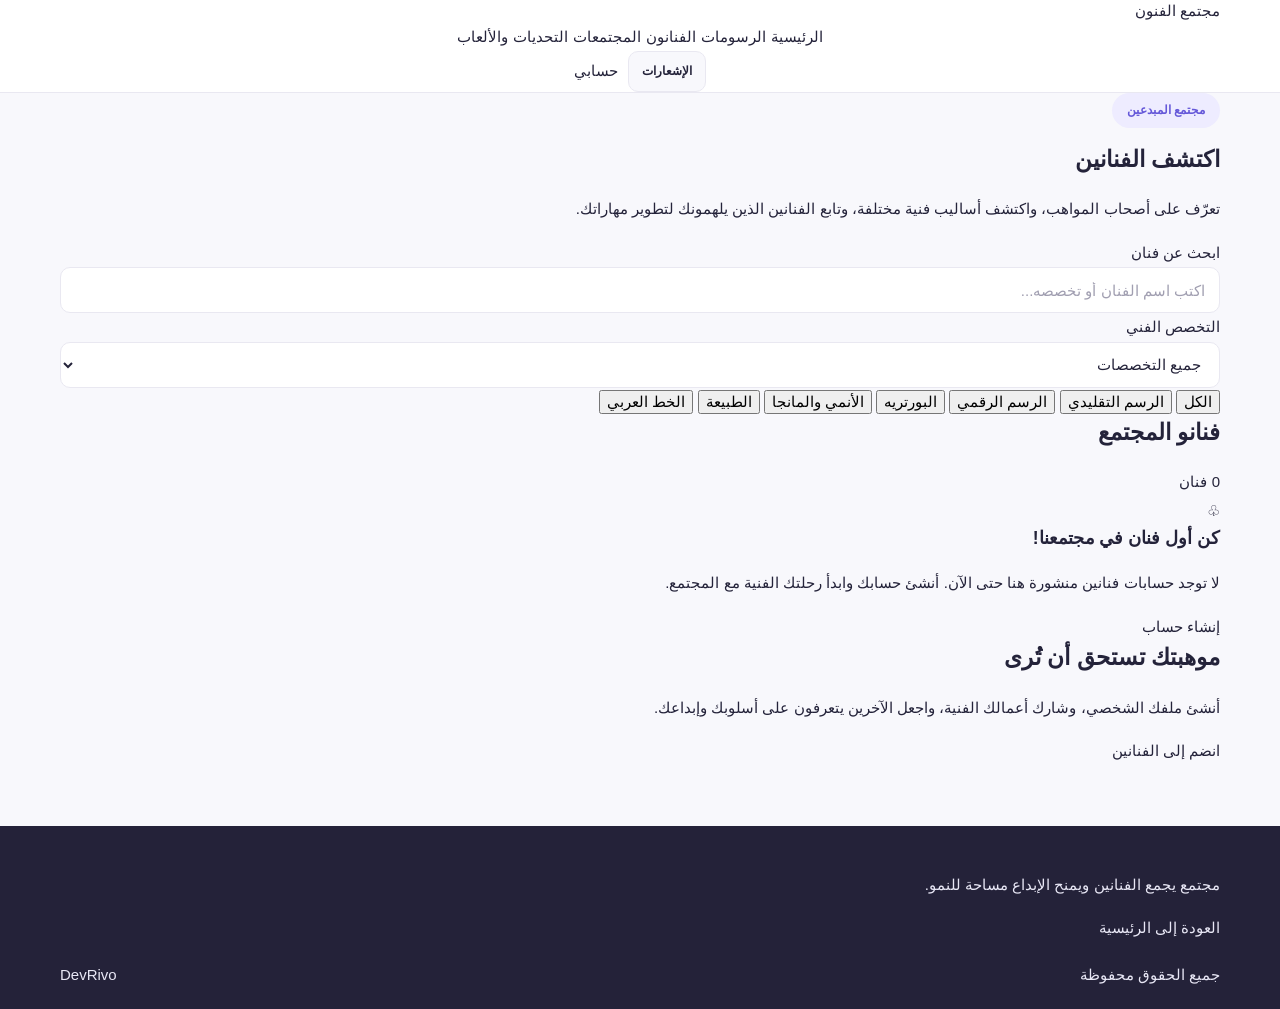
==== commit e66cceb4: "Add artists.html for artists community page" ====
--- a/artists.html
+++ b/artists.html
@@ -1,7 +1,273 @@
-<!doctype html>
-<html lang="ar" dir="rtl"><head><meta charset="utf-8"><meta name="viewport" content="width=device-width, initial-scale=1"><title>الفنانون</title><link rel="stylesheet" href="css/rivo-style.css"><script src="js/main.js" defer></script></head><body>
-<header class="site-header"><a class="brand" href="index.html"><span class="brand-mark">ر</span><span><strong>Rivo</strong><small>مجتمع الفنون</small></span></a><button class="menu-toggle" aria-label="فتح القائمة" aria-expanded="false">☰</button><nav class="main-nav"><a href="index.html">الرئيسية</a><a href="drawings.html">الرسومات</a><a class="active" href="artists.html">الفنانون</a><a href="communities.html">المجتمعات</a><a href="challenges.html">التحديات والألعاب</a></nav><a class="profile-link" href="profile.html">ملفي الفني <span>↗</span></a></header>
-<main class="wrap page-main"><section class="page-hero"><p class="eyebrow">ورا كل عمل فنان</p><h1>قابل ناس بتشوف العالم بطريقتها.</h1><p>اكتشف فنانين جدد، شوف أعمالهم، وتعرّف على الأساليب اللي ممكن تلهمك.</p></section>
-<label class="search-box full-search"><span>⌕</span><input id="artist-search" type="search" placeholder="ابحث باسم الفنان أو نوع فنه..." aria-label="البحث عن فنان"></label>
- <p class="empty-state" id="artist-empty" hidden>مفيش فنان بالاسم ده في النتائج التجريبية.</p></main>
-<footer class="site-footer"><div class="wrap footer-inner"><a class="brand" href="index.html"><span class="brand-mark">ر</span><span><strong>Rivo</strong><small>مجتمع الفنون</small></span></a><p>كل فنان عنده زاوية مختلفة يشوف منها العالم.</p><span>© Rivo — نسخة تجريبية قيد التطوير</span></div></footer></body></html>
+<!DOCTYPE html>
+<html lang="ar" dir="rtl">
+
+<head>
+    <meta charset="UTF-8">
+    <meta name="viewport" content="width=device-width, initial-scale=1.0">
+
+    <title>الفنانون | مجتمع الفنون</title>
+
+    <meta
+        name="description"
+        content="اكتشف الفنانين وتعرّف على أعمالهم وتابع رحلتهم الفنية في مجتمع الفنون."
+    >
+
+    <!-- التصميم المشترك لجميع الصفحات -->
+    <link rel="stylesheet" href="css/style.css">
+
+    <!-- تصميم صفحة الفنانين -->
+    <link rel="stylesheet" href="css/artists.css">
+</head>
+
+<body>
+
+    <!-- رأس الموقع: نفس الكود والترتيب المشترك -->
+    <header class="site-header">
+        <div class="container header-content">
+
+            <a href="index.html" class="site-logo">
+                مجتمع الفنون
+            </a>
+
+            <button
+                class="menu-toggle"
+                id="menuToggle"
+                type="button"
+                aria-label="فتح القائمة"
+                aria-expanded="false"
+            >
+                ☰
+            </button>
+
+            <nav class="main-nav" id="mainNav">
+                <a href="index.html">الرئيسية</a>
+                <a href="drawings.html">الرسومات</a>
+                <a href="artists.html" class="active" aria-current="page">الفنانون</a>
+                <a href="communities.html">المجتمعات</a>
+                <a href="challenges.html">التحديات والألعاب</a>
+            </nav>
+
+            <div class="header-actions">
+                <a href="notifications.html" class="notification-link">
+                    الإشعارات
+                </a>
+
+                <a href="login.html" class="btn btn-primary">
+                    حسابي
+                </a>
+            </div>
+
+        </div>
+    </header>
+
+    <!-- محتوى صفحة الفنانين -->
+    <main class="artists-page">
+
+        <!-- مقدمة الصفحة -->
+        <section class="artists-intro container">
+
+            <span class="section-label">مجتمع المبدعين</span>
+
+            <h1>اكتشف الفنانين</h1>
+
+            <p>
+                تعرّف على أصحاب المواهب، واكتشف أساليب فنية مختلفة،
+                وتابع الفنانين الذين يلهمونك لتطوير مهاراتك.
+            </p>
+
+        </section>
+
+        <!-- البحث عن الفنانين -->
+        <section class="artists-explorer container">
+
+            <div class="artists-toolbar">
+
+                <div class="artists-search">
+                    <label for="artistSearch">ابحث عن فنان</label>
+
+                    <input
+                        type="search"
+                        id="artistSearch"
+                        placeholder="اكتب اسم الفنان أو تخصصه..."
+                        autocomplete="off"
+                    >
+                </div>
+
+                <div class="artists-filter">
+                    <label for="artistSpecialty">التخصص الفني</label>
+
+                    <select id="artistSpecialty">
+                        <option value="all">جميع التخصصات</option>
+                        <option value="traditional">الرسم التقليدي</option>
+                        <option value="digital">الرسم الرقمي</option>
+                        <option value="portrait">البورتريه</option>
+                        <option value="anime">الأنمي والمانجا</option>
+                        <option value="nature">رسم الطبيعة</option>
+                        <option value="calligraphy">الخط العربي</option>
+                        <option value="other">تخصصات أخرى</option>
+                    </select>
+                </div>
+
+            </div>
+
+            <!-- أزرار التخصصات -->
+            <div class="artist-categories">
+
+                <button
+                    type="button"
+                    class="artist-category active"
+                    data-specialty="all"
+                    aria-pressed="true"
+                >
+                    الكل
+                </button>
+
+                <button
+                    type="button"
+                    class="artist-category"
+                    data-specialty="traditional"
+                    aria-pressed="false"
+                >
+                    الرسم التقليدي
+                </button>
+
+                <button
+                    type="button"
+                    class="artist-category"
+                    data-specialty="digital"
+                    aria-pressed="false"
+                >
+                    الرسم الرقمي
+                </button>
+
+                <button
+                    type="button"
+                    class="artist-category"
+                    data-specialty="portrait"
+                    aria-pressed="false"
+                >
+                    البورتريه
+                </button>
+
+                <button
+                    type="button"
+                    class="artist-category"
+                    data-specialty="anime"
+                    aria-pressed="false"
+                >
+                    الأنمي والمانجا
+                </button>
+
+                <button
+                    type="button"
+                    class="artist-category"
+                    data-specialty="nature"
+                    aria-pressed="false"
+                >
+                    الطبيعة
+                </button>
+
+                <button
+                    type="button"
+                    class="artist-category"
+                    data-specialty="calligraphy"
+                    aria-pressed="false"
+                >
+                    الخط العربي
+                </button>
+
+            </div>
+
+            <!-- قائمة الفنانين -->
+            <div class="artists-results">
+
+                <div class="artists-results-heading">
+                    <h2>فنانو المجتمع</h2>
+
+                    <span id="artistsCount">0 فنان</span>
+                </div>
+
+                <div
+                    class="artists-grid"
+                    id="artistsGrid"
+                >
+                    <!-- ستظهر هنا حسابات الفنانين الحقيقية فقط -->
+                </div>
+
+                <!-- الحالة الفارغة -->
+                <div class="artists-empty" id="artistsEmpty">
+
+                    <div class="artists-empty-icon" aria-hidden="true">
+                        ♧
+                    </div>
+
+                    <h3 id="artistsEmptyTitle">
+                        كن أول فنان في مجتمعنا!
+                    </h3>
+
+                    <p id="artistsEmptyMessage">
+                        لا توجد حسابات فنانين منشورة هنا حتى الآن.
+                        أنشئ حسابك وابدأ رحلتك الفنية مع المجتمع.
+                    </p>
+
+                    <a href="login.html" class="btn btn-primary">
+                        إنشاء حساب
+                    </a>
+
+                </div>
+
+            </div>
+
+        </section>
+
+        <!-- دعوة للانضمام -->
+        <section class="artists-join container">
+
+            <div class="artists-join-content">
+
+                <h2>موهبتك تستحق أن تُرى</h2>
+
+                <p>
+                    أنشئ ملفك الشخصي، وشارك أعمالك الفنية،
+                    واجعل الآخرين يتعرفون على أسلوبك وإبداعك.
+                </p>
+
+            </div>
+
+            <a href="login.html" class="btn btn-secondary">
+                انضم إلى الفنانين
+            </a>
+
+        </section>
+
+    </main>
+
+    <!-- تذييل الموقع -->
+    <footer class="site-footer">
+
+        <div class="container footer-content">
+
+            <p>
+                مجتمع يجمع الفنانين ويمنح الإبداع مساحة للنمو.
+            </p>
+
+            <a href="index.html" class="footer-home">
+                العودة إلى الرئيسية
+            </a>
+
+            <div class="footer-bottom">
+                <span>جميع الحقوق محفوظة</span>
+                <span class="site-credit">DevRivo</span>
+            </div>
+
+        </div>
+
+    </footer>
+
+    <!-- ملفات التفاعل المشتركة والخاصة بالصفحة -->
+    <script src="js/main.js" defer></script>
+    <script src="js/artists.js" defer></script>
+
+</body>
+
+</html>
--- a/css/style.css
+++ b/css/style.css
@@ -0,0 +1,880 @@
+/* ========================================
+   مجتمع الفنون - التصميم المشترك
+   ======================================== */
+
+/* الألوان والخطوط الأساسية */
+
+:root {
+    --color-primary: #6558d9;
+    --color-primary-dark: #4b40b5;
+    --color-primary-light: #eeecff;
+
+    --color-background: #f8f8fc;
+    --color-surface: #ffffff;
+
+    --color-text: #24233a;
+    --color-text-light: #77758b;
+
+    --color-border: #e9e8f1;
+
+    --color-success: #278568;
+    --color-danger: #d94b61;
+
+    --font-main: "Cairo", sans-serif;
+
+    --container-width: 1160px;
+
+    --radius-small: 10px;
+    --radius-medium: 16px;
+    --radius-large: 24px;
+
+    --shadow-small: 0 4px 18px rgba(36, 35, 58, 0.05);
+    --shadow-medium: 0 10px 35px rgba(36, 35, 58, 0.08);
+
+    --transition: 0.25s ease;
+}
+
+
+/* إعادة ضبط العناصر */
+
+* {
+    box-sizing: border-box;
+}
+
+html {
+    scroll-behavior: smooth;
+    scroll-padding-top: 90px;
+}
+
+body {
+    margin: 0;
+    padding: 0;
+
+    background: var(--color-background);
+    color: var(--color-text);
+
+    font-family: var(--font-main);
+    font-size: 15px;
+    line-height: 1.9;
+
+    direction: rtl;
+    text-align: right;
+
+    min-height: 100vh;
+}
+
+body,
+button,
+input,
+textarea,
+select {
+    font-family: var(--font-main);
+}
+
+button,
+input,
+textarea,
+select {
+    font-size: inherit;
+}
+
+button,
+a {
+    -webkit-tap-highlight-color: transparent;
+}
+
+button {
+    cursor: pointer;
+}
+
+a {
+    color: inherit;
+    text-decoration: none;
+    transition: color var(--transition);
+}
+
+img {
+    display: block;
+    max-width: 100%;
+}
+
+h1,
+h2,
+h3,
+h4,
+p {
+    margin-top: 0;
+}
+
+h1,
+h2,
+h3,
+h4 {
+    line-height: 1.5;
+}
+
+::selection {
+    background: var(--color-primary-light);
+    color: var(--color-primary-dark);
+}
+
+
+/* الحاويات المشتركة */
+
+.container,
+.section-container {
+    width: min(
+        var(--container-width),
+        calc(100% - 40px)
+    );
+
+    margin-inline: auto;
+}
+
+section {
+    position: relative;
+}
+
+
+/* رأس الموقع */
+
+.site-header {
+    position: sticky;
+    top: 0;
+    z-index: 1000;
+
+    width: 100%;
+
+    background: rgba(255, 255, 255, 0.96);
+    border-bottom: 1px solid var(--color-border);
+
+    backdrop-filter: blur(14px);
+    -webkit-backdrop-filter: blur(14px);
+}
+
+.header-container {
+    width: min(
+        1320px,
+        calc(100% - 36px)
+    );
+
+    min-height: 82px;
+
+    margin-inline: auto;
+
+    display: flex;
+    align-items: center;
+    justify-content: space-between;
+
+    gap: 24px;
+}
+
+
+/* اسم الموقع */
+
+.site-logo {
+    display: flex;
+    flex-direction: column;
+    flex-shrink: 0;
+
+    line-height: 1.5;
+}
+
+.logo-name {
+    font-size: 20px;
+    font-weight: 800;
+    color: var(--color-primary);
+}
+
+.logo-description {
+    font-size: 11px;
+    color: var(--color-text-light);
+}
+
+
+/* القائمة الرئيسية */
+
+.main-nav {
+    display: flex;
+    align-items: center;
+    justify-content: center;
+
+    gap: 5px;
+}
+
+.nav-link {
+    display: inline-flex;
+    align-items: center;
+    justify-content: center;
+
+    padding: 9px 12px;
+
+    border-radius: var(--radius-small);
+
+    color: var(--color-text-light);
+
+    font-size: 13px;
+    font-weight: 700;
+
+    white-space: nowrap;
+
+    transition:
+        background var(--transition),
+        color var(--transition);
+}
+
+.nav-link:hover,
+.nav-link.active {
+    color: var(--color-primary);
+    background: var(--color-primary-light);
+}
+
+
+/* أزرار رأس الموقع */
+
+.header-actions {
+    display: flex;
+    align-items: center;
+    justify-content: center;
+
+    gap: 10px;
+    flex-shrink: 0;
+}
+
+.notification-link,
+.account-link,
+.profile-link {
+    display: inline-flex;
+    align-items: center;
+    justify-content: center;
+
+    min-height: 40px;
+    padding: 8px 13px;
+
+    border-radius: var(--radius-small);
+
+    font-size: 12px;
+    font-weight: 700;
+
+    white-space: nowrap;
+}
+
+.notification-link {
+    background: var(--color-background);
+    border: 1px solid var(--color-border);
+}
+
+.notification-link:hover {
+    background: var(--color-primary-light);
+    color: var(--color-primary);
+}
+
+.account-link,
+.profile-link {
+    color: #ffffff;
+    background: var(--color-primary);
+}
+
+.account-link:hover,
+.profile-link:hover {
+    color: #ffffff;
+    background: var(--color-primary-dark);
+}
+
+[hidden] {
+    display: none !important;
+}
+
+
+/* زر قائمة الهاتف */
+
+.menu-toggle {
+    display: none;
+
+    width: 42px;
+    height: 42px;
+
+    padding: 10px;
+
+    border: 1px solid var(--color-border);
+    border-radius: var(--radius-small);
+
+    background: var(--color-surface);
+}
+
+.menu-toggle span {
+    display: block;
+
+    width: 20px;
+    height: 2px;
+
+    margin: 4px auto;
+
+    border-radius: 5px;
+
+    background: var(--color-text);
+}
+
+
+/* الأزرار العامة */
+
+.button {
+    display: inline-flex;
+    align-items: center;
+    justify-content: center;
+
+    min-height: 48px;
+
+    padding: 11px 24px;
+
+    border: 1px solid transparent;
+    border-radius: 12px;
+
+    font-size: 14px;
+    font-weight: 800;
+
+    text-align: center;
+
+    transition:
+        transform var(--transition),
+        background var(--transition),
+        color var(--transition),
+        border-color var(--transition);
+}
+
+.button:hover {
+    transform: translateY(-2px);
+}
+
+.button-primary {
+    color: #ffffff;
+    background: var(--color-primary);
+}
+
+.button-primary:hover {
+    color: #ffffff;
+    background: var(--color-primary-dark);
+}
+
+.button-secondary {
+    color: var(--color-primary);
+    background: #ffffff;
+
+    border-color: #dcd8ff;
+}
+
+.button-secondary:hover {
+    color: var(--color-primary-dark);
+    background: var(--color-primary-light);
+    border-color: var(--color-primary-light);
+}
+
+
+/* العناوين المشتركة */
+
+.section-heading {
+    max-width: 740px;
+
+    margin: 0 auto 42px;
+
+    text-align: center;
+}
+
+.section-heading h2 {
+    margin-bottom: 12px;
+
+    font-size: clamp(25px, 3vw, 36px);
+    font-weight: 800;
+
+    letter-spacing: -0.5px;
+}
+
+.section-heading p {
+    margin-bottom: 0;
+
+    color: var(--color-text-light);
+
+    font-size: 15px;
+    line-height: 2;
+}
+
+.section-label {
+    display: inline-flex;
+    align-items: center;
+    justify-content: center;
+
+    margin-bottom: 15px;
+    padding: 6px 15px;
+
+    border-radius: 30px;
+
+    color: var(--color-primary);
+    background: var(--color-primary-light);
+
+    font-size: 12px;
+    font-weight: 800;
+}
+
+
+/* الروابط النصية */
+
+.text-link {
+    display: inline-flex;
+    align-items: center;
+
+    gap: 6px;
+
+    color: var(--color-primary);
+
+    font-size: 13px;
+    font-weight: 800;
+}
+
+.text-link:hover {
+    color: var(--color-primary-dark);
+}
+
+
+/* بطاقات المحتوى العامة */
+
+.card {
+    padding: 24px;
+
+    background: var(--color-surface);
+
+    border: 1px solid var(--color-border);
+    border-radius: var(--radius-medium);
+
+    box-shadow: var(--shadow-small);
+
+    transition:
+        transform var(--transition),
+        box-shadow var(--transition),
+        border-color var(--transition);
+}
+
+.card:hover {
+    transform: translateY(-3px);
+    box-shadow: var(--shadow-medium);
+    border-color: #d9d4ff;
+}
+
+
+/* الحقول والنماذج */
+
+.form-group {
+    display: flex;
+    flex-direction: column;
+
+    gap: 8px;
+
+    margin-bottom: 20px;
+}
+
+.form-group label {
+    font-size: 13px;
+    font-weight: 800;
+}
+
+input,
+textarea,
+select {
+    width: 100%;
+    min-height: 46px;
+
+    padding: 11px 14px;
+
+    color: var(--color-text);
+    background: #ffffff;
+
+    border: 1px solid var(--color-border);
+    border-radius: var(--radius-small);
+
+    outline: none;
+
+    transition:
+        border-color var(--transition),
+        box-shadow var(--transition);
+}
+
+textarea {
+    min-height: 120px;
+    resize: vertical;
+}
+
+input::placeholder,
+textarea::placeholder {
+    color: #a19fb1;
+}
+
+input:focus,
+textarea:focus,
+select:focus {
+    border-color: var(--color-primary);
+
+    box-shadow: 0 0 0 3px rgba(101, 88, 217, 0.12);
+}
+
+input:disabled,
+textarea:disabled,
+select:disabled {
+    opacity: 0.65;
+    cursor: not-allowed;
+}
+
+
+/* رسائل الحالات */
+
+.message {
+    padding: 12px 15px;
+
+    border-radius: var(--radius-small);
+
+    font-size: 13px;
+    font-weight: 600;
+}
+
+.message-success {
+    color: var(--color-success);
+    background: #eaf7f1;
+}
+
+.message-error {
+    color: var(--color-danger);
+    background: #fff0f2;
+}
+
+.message-info {
+    color: var(--color-primary-dark);
+    background: var(--color-primary-light);
+}
+
+
+/* حالات عدم وجود محتوى */
+
+.empty-state {
+    padding: 45px 20px;
+
+    text-align: center;
+
+    background: #ffffff;
+
+    border: 1px dashed #d8d5e8;
+    border-radius: var(--radius-medium);
+}
+
+.empty-state h3 {
+    margin-bottom: 10px;
+}
+
+.empty-state p {
+    max-width: 480px;
+
+    margin: 0 auto;
+
+    color: var(--color-text-light);
+}
+
+
+/* الفواصل */
+
+.section-divider {
+    width: min(
+        var(--container-width),
+        calc(100% - 40px)
+    );
+
+    height: 1px;
+
+    margin-inline: auto;
+
+    background: var(--color-border);
+}
+
+
+/* تذييل الموقع */
+
+.site-footer {
+    margin-top: 60px;
+
+    padding: 45px 0 20px;
+
+    color: #e8e7f5;
+    background: #242239;
+}
+
+.footer-container {
+    width: min(
+        var(--container-width),
+        calc(100% - 40px)
+    );
+
+    margin-inline: auto;
+}
+
+.footer-main {
+    max-width: 440px;
+
+    margin-bottom: 25px;
+}
+
+.footer-logo {
+    display: inline-block;
+
+    margin-bottom: 12px;
+
+    color: #ffffff;
+
+    font-size: 22px;
+    font-weight: 800;
+}
+
+.footer-main p {
+    margin-bottom: 0;
+
+    color: #c4c2d5;
+
+    font-size: 13px;
+    line-height: 2;
+}
+
+.footer-links {
+    display: flex;
+    flex-wrap: wrap;
+
+    gap: 12px 24px;
+
+    padding: 20px 0;
+
+    border-top: 1px solid rgba(255, 255, 255, 0.12);
+    border-bottom: 1px solid rgba(255, 255, 255, 0.12);
+}
+
+.footer-links a {
+    color: #d0cee0;
+
+    font-size: 12px;
+    font-weight: 600;
+}
+
+.footer-links a:hover {
+    color: #ffffff;
+}
+
+.footer-bottom {
+    display: flex;
+    align-items: center;
+    justify-content: space-between;
+
+    gap: 15px;
+
+    padding-top: 18px;
+}
+
+.footer-bottom p {
+    margin: 0;
+
+    color: #b9b7cc;
+
+    font-size: 11px;
+}
+
+.creator-name {
+    color: #ffffff !important;
+
+    font-weight: 800;
+}
+
+
+/* تصميم الأجهزة المتوسطة */
+
+@media (max-width: 1100px) {
+
+    .header-container {
+        flex-wrap: wrap;
+        gap: 12px;
+    }
+
+    .main-nav {
+        order: 3;
+
+        width: 100%;
+
+        justify-content: center;
+
+        padding-bottom: 12px;
+    }
+
+    .nav-link {
+        padding-inline: 10px;
+    }
+
+}
+
+
+/* تصميم التابلت والموبايل */
+
+@media (max-width: 760px) {
+
+    body {
+        font-size: 14px;
+    }
+
+    .container,
+    .section-container {
+        width: calc(100% - 30px);
+    }
+
+    .header-container {
+        width: calc(100% - 28px);
+
+        min-height: 72px;
+
+        flex-wrap: nowrap;
+        gap: 10px;
+    }
+
+    .site-logo {
+        margin-left: auto;
+    }
+
+    .logo-name {
+        font-size: 17px;
+    }
+
+    .logo-description {
+        font-size: 10px;
+    }
+
+    .menu-toggle {
+        display: block;
+        flex-shrink: 0;
+
+        order: 3;
+    }
+
+    .header-actions {
+        gap: 6px;
+    }
+
+    .notification-link,
+    .account-link,
+    .profile-link {
+        min-height: 38px;
+
+        padding: 7px 9px;
+
+        font-size: 11px;
+    }
+
+    .main-nav {
+        display: none;
+
+        position: absolute;
+        top: 100%;
+        right: 0;
+        left: 0;
+
+        width: 100%;
+
+        padding: 12px 15px 18px;
+
+        align-items: stretch;
+        flex-direction: column;
+
+        background: #ffffff;
+
+        border-bottom: 1px solid var(--color-border);
+
+        box-shadow: var(--shadow-medium);
+    }
+
+    .main-nav.open {
+        display: flex;
+    }
+
+    .nav-link {
+        justify-content: flex-start;
+
+        width: 100%;
+
+        padding: 11px 14px;
+
+        font-size: 13px;
+    }
+
+    .section-heading {
+        margin-bottom: 28px;
+    }
+
+    .section-heading h2 {
+        font-size: 25px;
+    }
+
+    .section-heading p {
+        font-size: 13px;
+    }
+
+    .button {
+        min-height: 45px;
+
+        padding: 10px 17px;
+
+        font-size: 13px;
+    }
+
+    .card {
+        padding: 18px;
+    }
+
+    .site-footer {
+        margin-top: 40px;
+        padding-top: 32px;
+    }
+
+    .footer-bottom {
+        align-items: flex-start;
+        flex-direction: column;
+
+        gap: 8px;
+    }
+
+}
+
+
+/* الشاشات الصغيرة جدًا */
+
+@media (max-width: 380px) {
+
+    .header-container {
+        width: calc(100% - 20px);
+        gap: 6px;
+    }
+
+    .logo-name {
+        font-size: 15px;
+    }
+
+    .notification-link,
+    .account-link,
+    .profile-link {
+        padding-inline: 7px;
+        font-size: 10px;
+    }
+
+}
+
+
+/* دعم تقليل الحركة */
+
+@media (prefers-reduced-motion: reduce) {
+
+    *,
+    *::before,
+    *::after {
+        scroll-behavior: auto !important;
+        transition-duration: 0.01ms !important;
+        animation-duration: 0.01ms !important;
+    }
+
+}
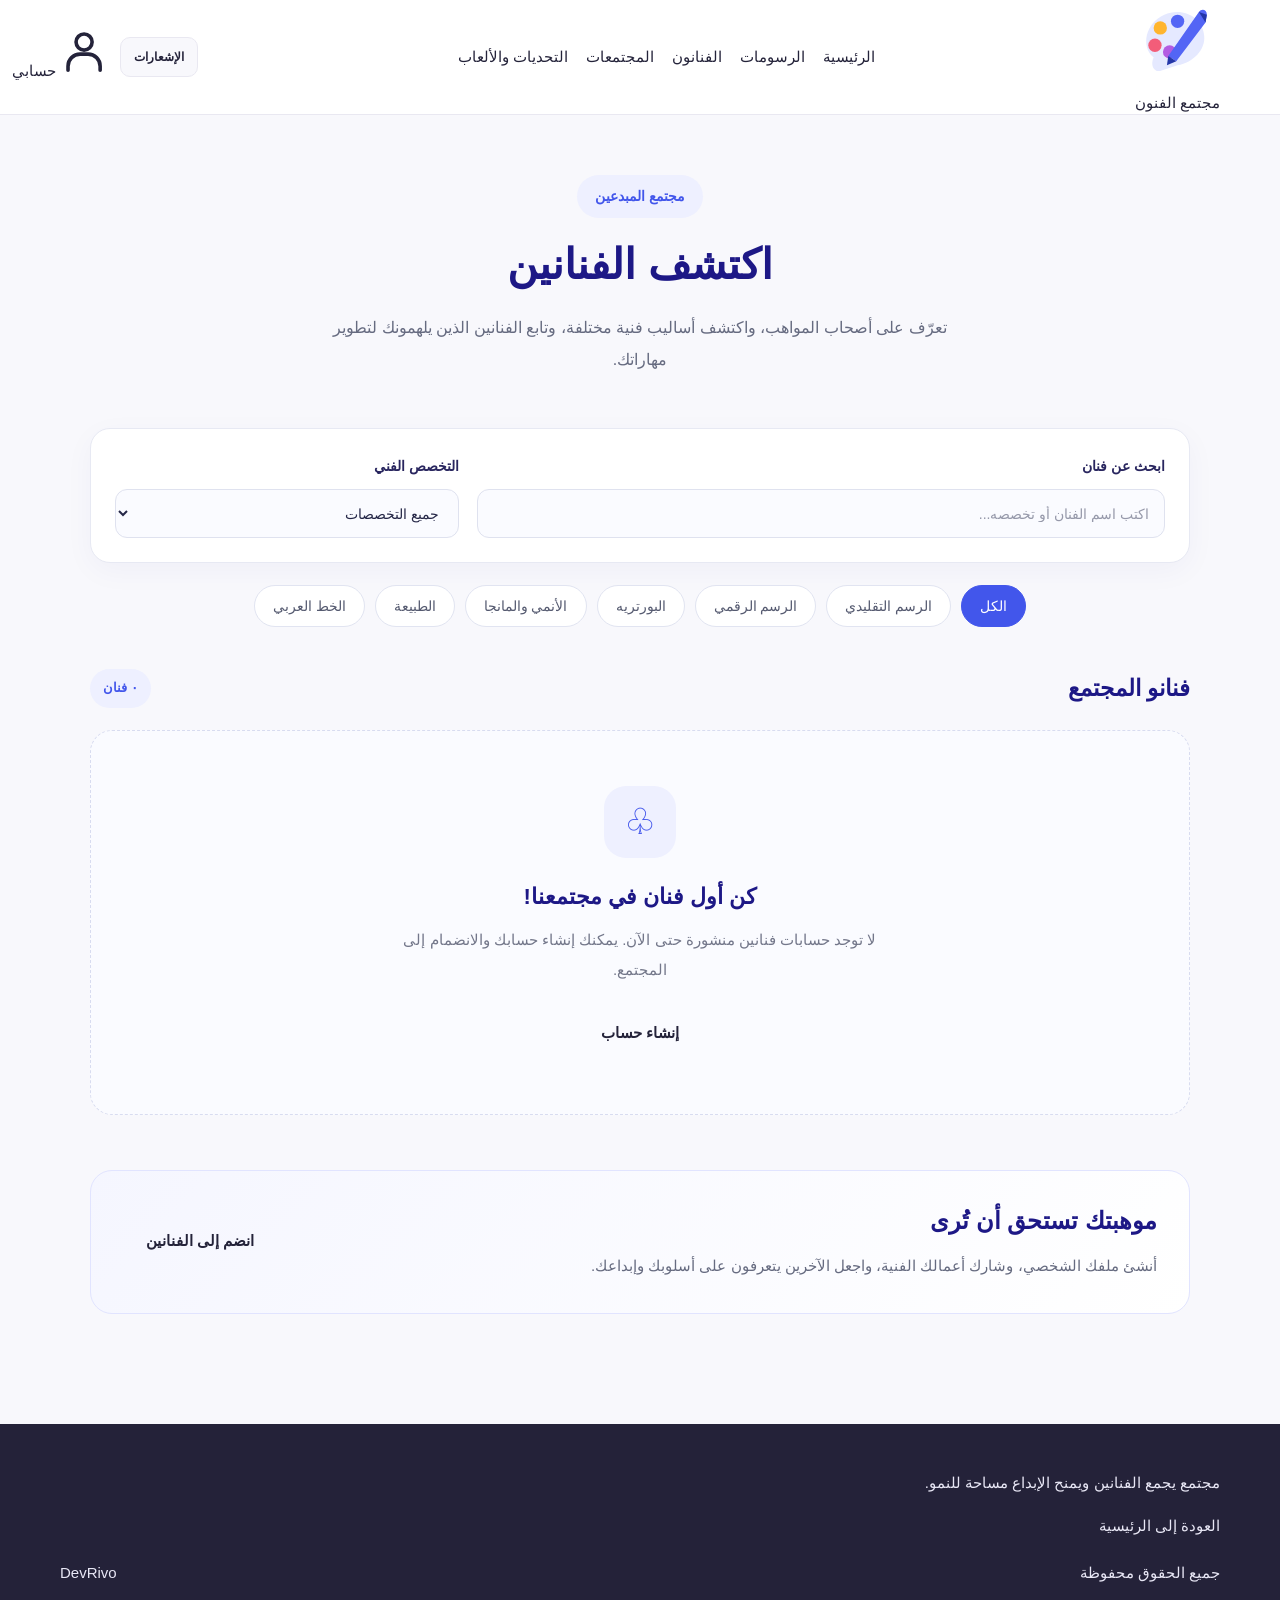
==== commit ff62d2e7: "Refactor header structure and navigation links" ====
--- a/artists.html
+++ b/artists.html
@@ -21,44 +21,88 @@
 
 <body>
 
-    <!-- رأس الموقع: نفس الكود والترتيب المشترك -->
-    <header class="site-header">
-        <div class="container header-content">
-
-            <a href="index.html" class="site-logo">
-                مجتمع الفنون
+<!-- رأس الموقع -->
+<header class="site-header">
+    <div class="container header-content">
+
+        <!-- الشعار واسم الموقع -->
+        <a href="index.html" class="site-logo">
+            <span class="logo-icon" aria-hidden="true">
+                <svg viewBox="0 0 64 64" fill="none">
+                    <path d="M14 43C4 35 8 17 22 11C36 5 51 13 52 27C53 37 44 47 32 49L20 53C15 55 11 50 14 43Z"
+                          fill="#E5E9FF"/>
+                    <circle cx="19" cy="21" r="5" fill="#FFB52E"/>
+                    <circle cx="32" cy="16" r="5" fill="#5365F5"/>
+                    <circle cx="15" cy="34" r="5" fill="#F35D79"/>
+                    <circle cx="26" cy="39" r="5" fill="#B35CE2"/>
+                    <path d="M25 42L48 9C50 6 54 7 54 11L53 17L31 46L25 42Z"
+                          fill="#5365F5"/>
+                    <path d="M25 42L31 46L24 49L25 42Z"
+                          fill="#2436A8"/>
+                    <path d="M48 9L54 11L53 17L48 9Z"
+                          fill="#2436A8"/>
+                </svg>
+            </span>
+
+            <span class="logo-text">مجتمع الفنون</span>
+        </a>
+
+        <!-- زر القائمة للشاشات الصغيرة -->
+        <button
+            class="menu-toggle"
+            id="menuToggle"
+            type="button"
+            aria-label="فتح القائمة"
+            aria-expanded="false"
+        >
+            ☰
+        </button>
+
+        <!-- روابط الصفحات -->
+        <nav class="main-nav" id="mainNav">
+            <a href="index.html">الرئيسية</a>
+            <a href="drawings.html" class="active" aria-current="page">الرسومات</a>
+            <a href="artists.html">الفنانون</a>
+            <a href="communities.html">المجتمعات</a>
+            <a href="challenges.html">التحديات والألعاب</a>
+        </nav>
+
+        <!-- الإشعارات والحساب -->
+        <div class="header-actions">
+
+            <a href="notifications.html" class="notification-link">
+                <span class="notification-icon" aria-hidden="true">
+                    <svg viewBox="0 0 24 24" fill="none">
+                        <path d="M18 9C18 5.7 15.8 3 12 3C8.2 3 6 5.7 6 9C6 16 3.5 17 3.5 18H20.5C20.5 17 18 16 18 9Z"
+                              stroke="currentColor"
+                              stroke-width="1.8"
+                              stroke-linejoin="round"/>
+                        <path d="M9.5 21H14.5"
+                              stroke="currentColor"
+                              stroke-width="1.8"
+                              stroke-linecap="round"/>
+                    </svg>
+                    <span class="notification-dot"></span>
+                </span>
+                <span>الإشعارات</span>
             </a>
 
-            <button
-                class="menu-toggle"
-                id="menuToggle"
-                type="button"
-                aria-label="فتح القائمة"
-                aria-expanded="false"
-            >
-                ☰
-            </button>
-
-            <nav class="main-nav" id="mainNav">
-                <a href="index.html">الرئيسية</a>
-                <a href="drawings.html">الرسومات</a>
-                <a href="artists.html" class="active" aria-current="page">الفنانون</a>
-                <a href="communities.html">المجتمعات</a>
-                <a href="challenges.html">التحديات والألعاب</a>
-            </nav>
-
-            <div class="header-actions">
-                <a href="notifications.html" class="notification-link">
-                    الإشعارات
-                </a>
-
-                <a href="login.html" class="btn btn-primary">
-                    حسابي
-                </a>
-            </div>
+            <a href="login.html" class="btn btn-primary account-button">
+                <svg viewBox="0 0 24 24" fill="none" aria-hidden="true">
+                    <circle cx="12" cy="7" r="4"
+                            stroke="currentColor" stroke-width="1.8"/>
+                    <path d="M4 21V19C4 15.7 6.7 13 10 13H14C17.3 13 20 15.7 20 19V21"
+                          stroke="currentColor"
+                          stroke-width="1.8"
+                          stroke-linecap="round"/>
+                </svg>
+                <span>حسابي</span>
+            </a>
 
         </div>
-    </header>
+
+    </div>
+</header>
 
     <!-- محتوى صفحة الفنانين -->
     <main class="artists-page">
--- a/css/style.css
+++ b/css/style.css
@@ -878,3 +878,64 @@
     }
 
 }
+/* ترتيب رأس الموقع في سطر واحد */
+.site-header .header-content {
+    display: flex;
+    align-items: center;
+    justify-content: space-between;
+    gap: 20px;
+    flex-wrap: nowrap;
+}
+
+.site-header .site-logo {
+    flex-shrink: 0;
+    white-space: nowrap;
+}
+
+.site-header .main-nav {
+    display: flex;
+    align-items: center;
+    justify-content: center;
+    gap: 18px;
+    flex: 1;
+    white-space: nowrap;
+}
+
+.site-header .header-actions {
+    display: flex;
+    align-items: center;
+    gap: 12px;
+    flex-shrink: 0;
+    white-space: nowrap;
+}
+
+.site-header .menu-toggle {
+    display: none;
+}
+
+/* الشاشات الصغيرة */
+@media (max-width: 900px) {
+    .site-header .header-content {
+        flex-wrap: wrap;
+    }
+
+    .site-header .menu-toggle {
+        display: block;
+    }
+
+    .site-header .main-nav {
+        display: none;
+        flex-basis: 100%;
+        flex-direction: column;
+        align-items: stretch;
+        white-space: normal;
+    }
+
+    .site-header .main-nav.open {
+        display: flex;
+    }
+
+    .site-header .header-actions {
+        margin-right: auto;
+    }
+}
--- a/css/artists.css
+++ b/css/artists.css
@@ -0,0 +1,524 @@
+/* ========================================
+   صفحة الفنانين - مجتمع الفنون
+   التصميم الخاص بالصفحة فقط
+======================================== */
+
+.artists-page {
+    width: 100%;
+    padding-bottom: 50px;
+    overflow: hidden;
+}
+
+.artists-page .container {
+    width: min(1100px, calc(100% - 32px));
+    margin-inline: auto;
+}
+
+/* ========================================
+   مقدمة الصفحة
+======================================== */
+
+.artists-intro {
+    padding-top: 60px;
+    padding-bottom: 42px;
+    text-align: center;
+}
+
+.artists-intro .section-label {
+    display: inline-block;
+    margin-bottom: 15px;
+    padding: 8px 18px;
+    border-radius: 30px;
+    background: #eef0ff;
+    color: #4256eb;
+    font-size: 14px;
+    font-weight: 700;
+}
+
+.artists-intro h1 {
+    margin: 0 0 16px;
+    color: #1d1886;
+    font-size: clamp(28px, 5vw, 42px);
+    line-height: 1.5;
+    font-weight: 800;
+}
+
+.artists-intro p {
+    max-width: 650px;
+    margin: 0 auto;
+    color: #666b80;
+    font-size: 16px;
+    line-height: 2;
+}
+
+/* ========================================
+   البحث والتخصصات
+======================================== */
+
+.artists-explorer {
+    padding-top: 10px;
+}
+
+.artists-toolbar {
+    display: grid;
+    grid-template-columns: minmax(0, 2fr) minmax(200px, 1fr);
+    gap: 18px;
+    padding: 24px;
+    margin-bottom: 22px;
+    background: #ffffff;
+    border: 1px solid #e7e9f3;
+    border-radius: 20px;
+    box-shadow: 0 8px 30px rgba(29, 24, 134, 0.04);
+}
+
+.artists-search,
+.artists-filter {
+    display: flex;
+    flex-direction: column;
+    gap: 10px;
+}
+
+.artists-search label,
+.artists-filter label {
+    color: #29265f;
+    font-size: 14px;
+    font-weight: 700;
+}
+
+.artists-search input,
+.artists-filter select {
+    width: 100%;
+    min-height: 49px;
+    padding: 12px 15px;
+    border: 1px solid #dfe2ef;
+    border-radius: 12px;
+    background: #fafbff;
+    color: #252747;
+    font-family: inherit;
+    font-size: 14px;
+    outline: none;
+    transition: border-color 0.2s ease, box-shadow 0.2s ease;
+}
+
+.artists-search input::placeholder {
+    color: #9699aa;
+}
+
+.artists-search input:focus,
+.artists-filter select:focus {
+    border-color: #4256eb;
+    box-shadow: 0 0 0 3px rgba(66, 86, 235, 0.10);
+}
+
+/* ========================================
+   أزرار التخصصات
+======================================== */
+
+.artist-categories {
+    display: flex;
+    flex-wrap: wrap;
+    justify-content: center;
+    gap: 10px;
+    margin-bottom: 42px;
+}
+
+.artist-category {
+    min-height: 42px;
+    padding: 9px 18px;
+    border: 1px solid #e1e4f1;
+    border-radius: 30px;
+    background: #ffffff;
+    color: #555a70;
+    font-family: inherit;
+    font-size: 14px;
+    cursor: pointer;
+    transition:
+        background 0.2s ease,
+        color 0.2s ease,
+        border-color 0.2s ease,
+        transform 0.2s ease;
+}
+
+.artist-category:hover {
+    border-color: #4256eb;
+    color: #4256eb;
+    transform: translateY(-2px);
+}
+
+.artist-category.active {
+    border-color: #4256eb;
+    background: #4256eb;
+    color: #ffffff;
+}
+
+/* ========================================
+   عنوان النتائج
+======================================== */
+
+.artists-results-heading {
+    display: flex;
+    align-items: center;
+    justify-content: space-between;
+    gap: 15px;
+    margin-bottom: 22px;
+}
+
+.artists-results-heading h2 {
+    margin: 0;
+    color: #1d1886;
+    font-size: 23px;
+    font-weight: 800;
+}
+
+#artistsCount {
+    flex-shrink: 0;
+    padding: 7px 13px;
+    border-radius: 20px;
+    background: #eef0ff;
+    color: #4256eb;
+    font-size: 13px;
+    font-weight: 700;
+}
+
+/* ========================================
+   شبكة الفنانين
+======================================== */
+
+.artists-grid {
+    display: grid;
+    grid-template-columns: repeat(3, minmax(0, 1fr));
+    align-items: start;
+    gap: 22px;
+}
+
+.artist-card {
+    min-width: 0;
+    padding: 24px 18px;
+    border: 1px solid #e7e9f3;
+    border-radius: 18px;
+    background: #ffffff;
+    text-align: center;
+    box-shadow: 0 6px 22px rgba(29, 24, 134, 0.04);
+    transition:
+        transform 0.25s ease,
+        box-shadow 0.25s ease;
+}
+
+.artist-card:hover {
+    transform: translateY(-5px);
+    box-shadow: 0 14px 32px rgba(29, 24, 134, 0.10);
+}
+
+.artist-avatar {
+    display: flex;
+    align-items: center;
+    justify-content: center;
+    width: 82px;
+    height: 82px;
+    margin: 0 auto 16px;
+    overflow: hidden;
+    border: 3px solid #eef0ff;
+    border-radius: 50%;
+    background: #eef0ff;
+    color: #4256eb;
+    font-size: 30px;
+    font-weight: 800;
+}
+
+.artist-avatar img {
+    width: 100%;
+    height: 100%;
+    object-fit: cover;
+}
+
+.artist-name {
+    margin: 0 0 9px;
+    color: #25245c;
+    font-size: 18px;
+    font-weight: 800;
+    overflow-wrap: anywhere;
+}
+
+.artist-bio {
+    margin: 0 0 15px;
+    color: #73778a;
+    font-size: 13px;
+    line-height: 1.9;
+    overflow-wrap: anywhere;
+}
+
+.artist-specialty {
+    display: inline-block;
+    margin-bottom: 16px;
+    padding: 6px 12px;
+    border-radius: 20px;
+    background: #f0f1ff;
+    color: #4256eb;
+    font-size: 12px;
+    font-weight: 700;
+}
+
+.artist-stats {
+    display: flex;
+    justify-content: center;
+    gap: 22px;
+    padding: 15px 0;
+    border-top: 1px solid #eff0f7;
+    border-bottom: 1px solid #eff0f7;
+}
+
+.artist-stat {
+    display: flex;
+    flex-direction: column;
+    gap: 5px;
+    color: #777b8d;
+    font-size: 12px;
+}
+
+.artist-stat strong {
+    color: #29265f;
+    font-size: 15px;
+}
+
+.artist-actions {
+    display: flex;
+    flex-wrap: wrap;
+    justify-content: center;
+    gap: 9px;
+    margin-top: 17px;
+}
+
+.artist-actions a,
+.artist-actions button {
+    display: inline-flex;
+    align-items: center;
+    justify-content: center;
+    min-height: 39px;
+    padding: 9px 14px;
+    border: 1px solid #e1e4f1;
+    border-radius: 10px;
+    background: #ffffff;
+    color: #4256eb;
+    font-family: inherit;
+    font-size: 13px;
+    font-weight: 700;
+    text-decoration: none;
+    cursor: pointer;
+}
+
+.artist-actions .follow-button {
+    border-color: #4256eb;
+    background: #4256eb;
+    color: #ffffff;
+}
+
+.artist-actions a:hover,
+.artist-actions button:hover {
+    filter: brightness(0.96);
+}
+
+/* ========================================
+   حالة عدم وجود فنانين
+======================================== */
+
+.artists-empty {
+    padding: 55px 24px;
+    border: 1px dashed #d8dcf0;
+    border-radius: 22px;
+    background: #fafbff;
+    text-align: center;
+}
+
+.artists-empty-icon {
+    display: flex;
+    align-items: center;
+    justify-content: center;
+    width: 72px;
+    height: 72px;
+    margin: 0 auto 22px;
+    border-radius: 22px;
+    background: #eef0ff;
+    color: #4256eb;
+    font-size: 36px;
+}
+
+.artists-empty h3 {
+    margin: 0 0 12px;
+    color: #1d1886;
+    font-size: 22px;
+    font-weight: 800;
+}
+
+.artists-empty p {
+    max-width: 480px;
+    margin: 0 auto 23px;
+    color: #73778a;
+    font-size: 15px;
+    line-height: 2;
+}
+
+.artists-empty .btn {
+    display: inline-flex;
+    align-items: center;
+    justify-content: center;
+    min-height: 46px;
+    padding: 11px 22px;
+    border-radius: 12px;
+    text-decoration: none;
+    font-weight: 700;
+}
+
+/* ========================================
+   دعوة الانضمام
+======================================== */
+
+.artists-join {
+    display: flex;
+    align-items: center;
+    justify-content: space-between;
+    gap: 25px;
+    margin-top: 55px;
+    padding: 32px;
+    border: 1px solid #e1e4ff;
+    border-radius: 22px;
+    background: linear-gradient(135deg, #f5f6ff, #ffffff);
+}
+
+.artists-join-content {
+    flex: 1;
+}
+
+.artists-join h2 {
+    margin: 0 0 12px;
+    color: #1d1886;
+    font-size: 24px;
+    font-weight: 800;
+}
+
+.artists-join p {
+    margin: 0;
+    color: #666b80;
+    font-size: 15px;
+    line-height: 2;
+}
+
+.artists-join .btn {
+    display: inline-flex;
+    align-items: center;
+    justify-content: center;
+    flex-shrink: 0;
+    min-height: 47px;
+    padding: 12px 23px;
+    border-radius: 12px;
+    text-decoration: none;
+    font-weight: 700;
+}
+
+/* ========================================
+   الأجهزة اللوحية
+======================================== */
+
+@media (max-width: 900px) {
+    .artists-grid {
+        grid-template-columns: repeat(2, minmax(0, 1fr));
+        gap: 16px;
+    }
+
+    .artists-intro {
+        padding-top: 45px;
+    }
+
+    .artists-join {
+        padding: 25px;
+    }
+}
+
+/* ========================================
+   الهواتف
+======================================== */
+
+@media (max-width: 600px) {
+    .artists-page .container {
+        width: calc(100% - 24px);
+    }
+
+    .artists-intro {
+        padding-top: 35px;
+        padding-bottom: 30px;
+    }
+
+    .artists-intro h1 {
+        font-size: 29px;
+    }
+
+    .artists-intro p {
+        font-size: 15px;
+    }
+
+    .artists-toolbar {
+        grid-template-columns: 1fr;
+        gap: 17px;
+        padding: 17px;
+        border-radius: 16px;
+    }
+
+    .artist-categories {
+        justify-content: flex-start;
+        gap: 8px;
+        margin-bottom: 32px;
+    }
+
+    .artist-category {
+        padding: 8px 13px;
+        font-size: 12px;
+    }
+
+    .artists-results-heading h2 {
+        font-size: 19px;
+    }
+
+    .artists-grid {
+        grid-template-columns: 1fr;
+        gap: 16px;
+    }
+
+    .artist-card {
+        padding: 22px 17px;
+    }
+
+    .artists-empty {
+        padding: 38px 17px;
+    }
+
+    .artists-empty h3 {
+        font-size: 20px;
+    }
+
+    .artists-join {
+        flex-direction: column;
+        align-items: stretch;
+        gap: 20px;
+        margin-top: 35px;
+        padding: 24px 18px;
+        text-align: center;
+    }
+
+    .artists-join h2 {
+        font-size: 21px;
+    }
+
+    .artists-join .btn {
+        width: 100%;
+    }
+}
+
+/* ========================================
+   تقليل الحركة
+======================================== */
+
+@media (prefers-reduced-motion: reduce) {
+    .artist-card,
+    .artist-category {
+        transition: none;
+    }
+}
